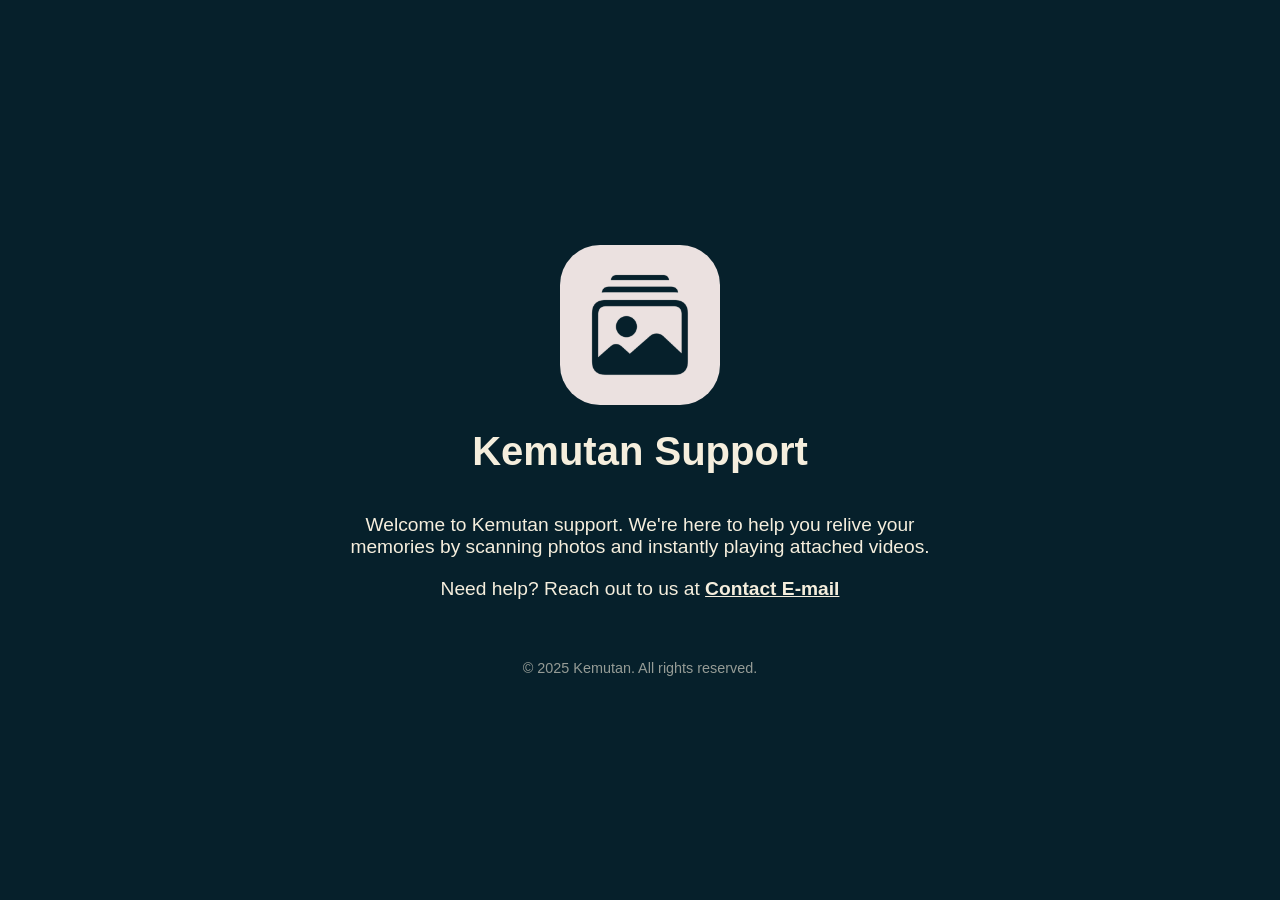
==== index.html @ bc5599a2 "Add index html" ====
<!DOCTYPE html>
<html lang="en">
<head>
  <meta charset="UTF-8" />
  <meta name="viewport" content="width=device-width, initial-scale=1.0"/>
  <title>Kemutan Support</title>
  <style>
    body {
      margin: 0;
      padding: 0;
      background-color: #06202B;
      color: #F5EEDD;
      font-family: 'Segoe UI', Tahoma, Geneva, Verdana, sans-serif;
      display: flex;
      flex-direction: column;
      align-items: center;
      justify-content: center;
      min-height: 100vh;
      text-align: center;
    }

    header {
      padding: 20px;
    }

    img {
      max-width: 160px;
      border-radius: 25%;
      margin-bottom: 20px;
    }

    h1 {
      font-size: 2.5em;
      margin: 0;
    }

    p {
      font-size: 1.2em;
      max-width: 600px;
      margin: 20px auto;
    }

    a {
      color: #F5EEDD;
      text-decoration: underline;
      font-weight: bold;
    }

    footer {
      margin-top: 40px;
      font-size: 0.9em;
      opacity: 0.6;
    }
  </style>
</head>
<body>
  <header>
    <!-- Replace this with your actual logo file -->
    <img src="kemutan-app-logo.png" alt="Kemutan App Logo" />
    <h1>Kemutan Support</h1>
  </header>

  <main>
    <p>
      Welcome to Kemutan support. We're here to help you relive your memories by scanning photos and instantly playing attached videos.
    </p>
    <p>
      Need help? Reach out to us at 
      <a href="mailto:willasaskara+kemutansupport@gmail.com">Contact E-mail</a>
    </p>
  </main>

  <footer>
    &copy; 2025 Kemutan. All rights reserved.
  </footer>
</body>
</html>
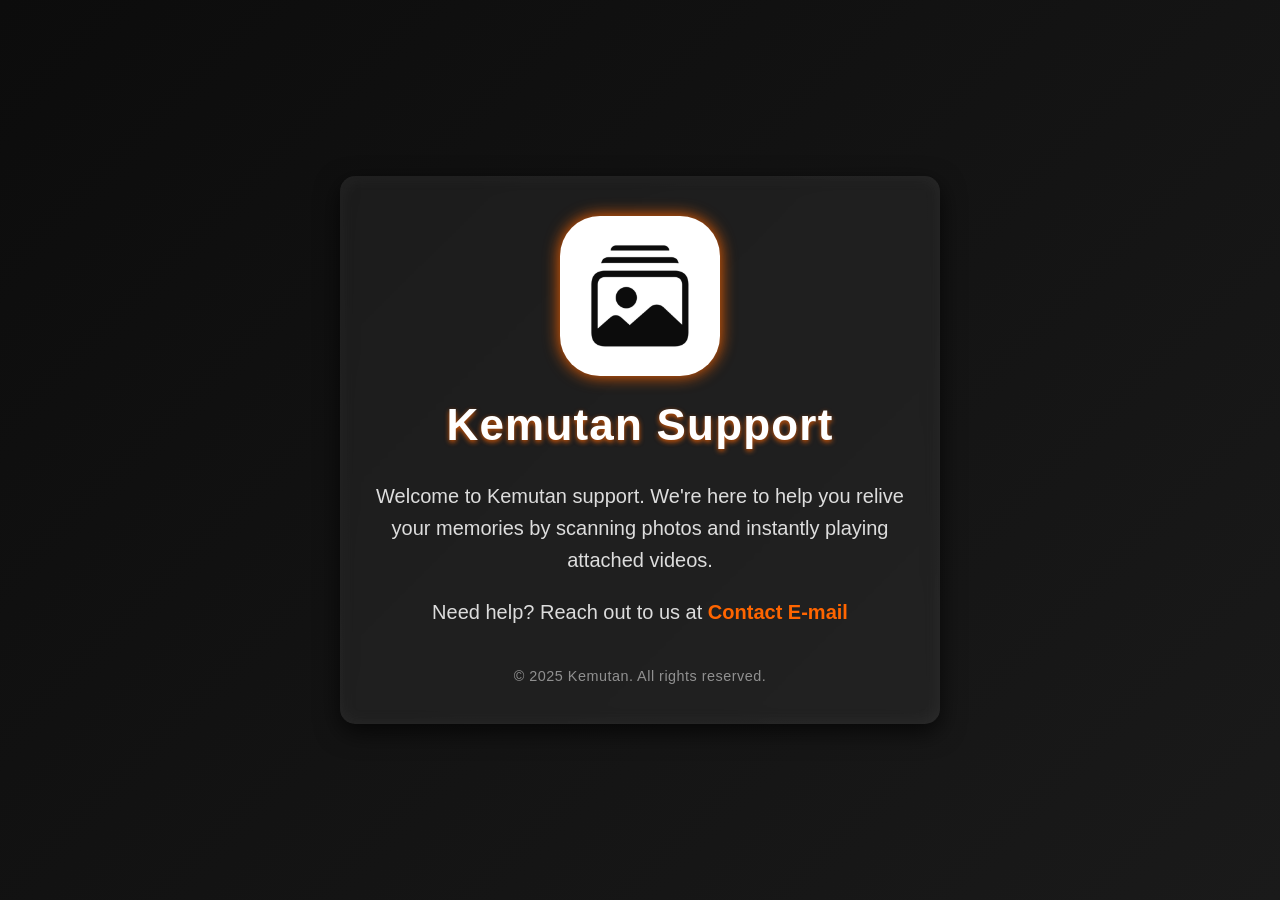
==== commit cd69ec25: "Update layout, styling & logo" ====
--- a/index.html
+++ b/index.html
@@ -5,11 +5,16 @@
   <meta name="viewport" content="width=device-width, initial-scale=1.0"/>
   <title>Kemutan Support</title>
   <style>
+    /* Reset and base */
+    *, *::before, *::after {
+      box-sizing: border-box;
+    }
+
     body {
       margin: 0;
       padding: 0;
-      background-color: #06202B;
-      color: #F5EEDD;
+      background: linear-gradient(135deg, #0c0c0c 0%, #1a1a1a 100%);
+      color: #fff;
       font-family: 'Segoe UI', Tahoma, Geneva, Verdana, sans-serif;
       display: flex;
       flex-direction: column;
@@ -17,61 +22,117 @@
       justify-content: center;
       min-height: 100vh;
       text-align: center;
+      -webkit-font-smoothing: antialiased;
+      -moz-osx-font-smoothing: grayscale;
+      padding: 20px;
+    }
+
+    .container {
+      max-width: 600px;
+      width: 100%;
+      background-color: rgba(255, 255, 255, 0.05);
+      border-radius: 15px;
+      padding: 40px 30px;
+      box-shadow:
+        0 8px 24px rgba(0,0,0,0.7),
+        inset 0 0 20px rgba(255,255,255,0.05);
+      backdrop-filter: blur(8px);
+      -webkit-backdrop-filter: blur(8px);
+      transition: background-color 0.3s ease;
+    }
+
+    .container:hover {
+      background-color: rgba(255, 255, 255, 0.1);
     }
 
     header {
-      padding: 20px;
+      margin-bottom: 30px;
     }
 
     img {
       max-width: 160px;
       border-radius: 25%;
       margin-bottom: 20px;
+      filter: drop-shadow(0 0 8px #ff6500);
+      transition: filter 0.3s ease;
+    }
+
+    img:hover {
+      filter: drop-shadow(0 0 15px #ff6500);
     }
 
     h1 {
-      font-size: 2.5em;
+      font-size: 2.75rem;
       margin: 0;
+      font-weight: 700;
+      letter-spacing: 1.2px;
+      text-shadow: 0 2px 5px rgba(255, 101, 0, 0.8);
     }
 
-    p {
-      font-size: 1.2em;
-      max-width: 600px;
-      margin: 20px auto;
+    main p {
+      font-size: 1.25rem;
+      line-height: 1.6;
+      margin: 20px 0;
+      color: #ddd;
     }
 
     a {
-      color: #F5EEDD;
-      text-decoration: underline;
-      font-weight: bold;
+      color: #ff6500;
+      text-decoration: none;
+      font-weight: 600;
+      border-bottom: 2px solid transparent;
+      transition: border-color 0.3s ease;
+    }
+
+    a:hover, a:focus {
+      border-bottom-color: #ff6500;
+      outline: none;
     }
 
     footer {
       margin-top: 40px;
-      font-size: 0.9em;
-      opacity: 0.6;
+      font-size: 0.9rem;
+      opacity: 0.5;
+      letter-spacing: 0.5px;
+    }
+
+    /* Responsive tweaks */
+    @media (max-width: 400px) {
+      .container {
+        padding: 30px 20px;
+      }
+
+      h1 {
+        font-size: 2rem;
+      }
+
+      main p {
+        font-size: 1rem;
+      }
     }
   </style>
 </head>
 <body>
-  <header>
-    <!-- Replace this with your actual logo file -->
-    <img src="kemutan-app-logo.png" alt="Kemutan App Logo" />
-    <h1>Kemutan Support</h1>
-  </header>
+  <div class="container">
+    <header>
+      <!-- Replace with your actual logo file -->
+      <img src="kemutan-app-logo.png" alt="Kemutan App Logo" />
+      <h1>Kemutan Support</h1>
+    </header>
 
-  <main>
-    <p>
-      Welcome to Kemutan support. We're here to help you relive your memories by scanning photos and instantly playing attached videos.
-    </p>
-    <p>
-      Need help? Reach out to us at 
-      <a href="mailto:willasaskara+kemutansupport@gmail.com">Contact E-mail</a>
-    </p>
-  </main>
+    <main>
+      <p>
+        Welcome to Kemutan support. We're here to help you relive your memories by scanning photos and instantly playing attached videos.
+      </p>
+      <p>
+        Need help? Reach out to us at 
+        <a href="mailto:willasaskara+kemutansupport@gmail.com">Contact E-mail</a>
+      </p>
+    </main>
 
-  <footer>
-    &copy; 2025 Kemutan. All rights reserved.
-  </footer>
+    <footer>
+      &copy; 2025 Kemutan. All rights reserved.
+    </footer>
+  </div>
 </body>
 </html>
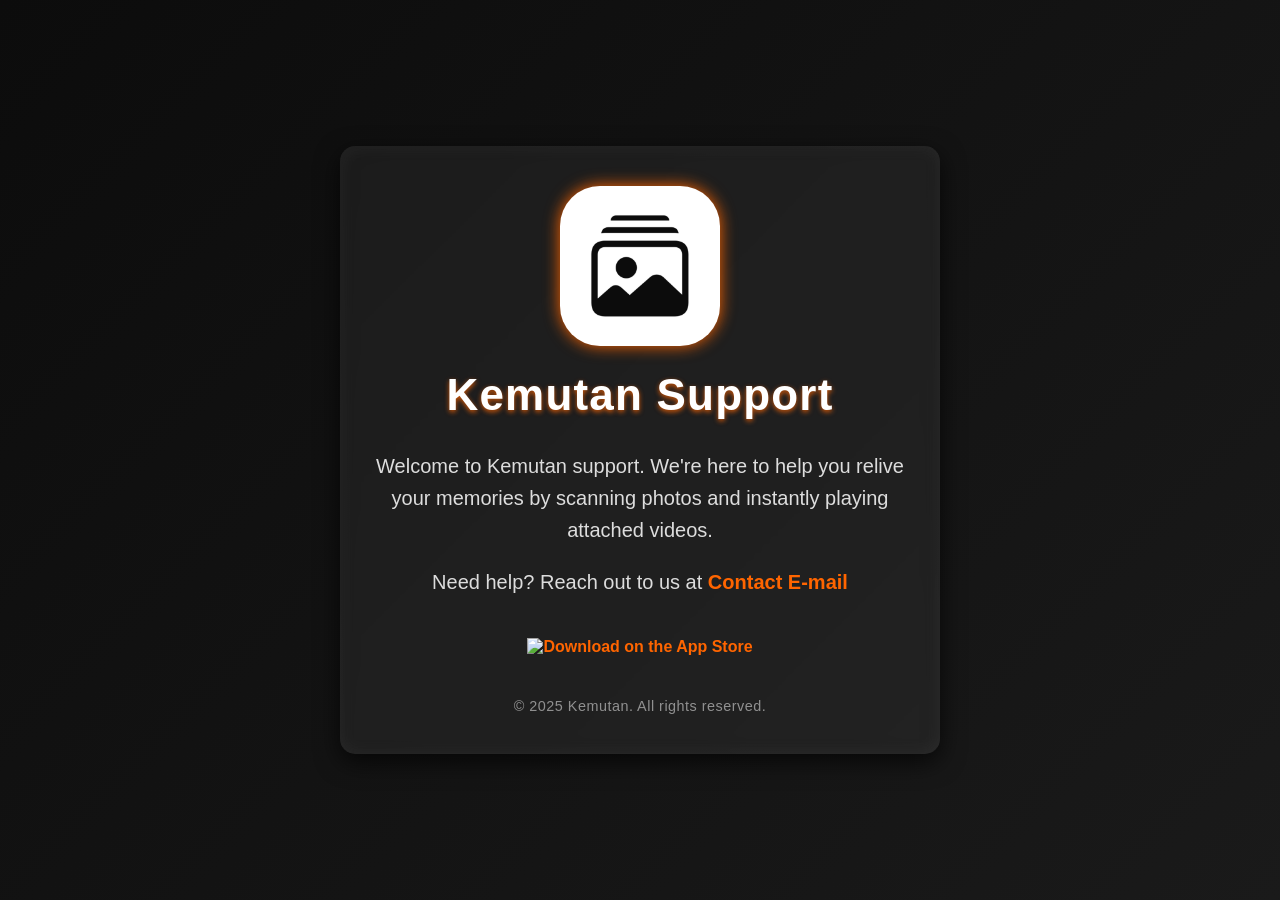
==== commit ec204827: "Add icon & add download on app store button" ====
--- a/index.html
+++ b/index.html
@@ -3,7 +3,13 @@
 <head>
   <meta charset="UTF-8" />
   <meta name="viewport" content="width=device-width, initial-scale=1.0"/>
-  <title>Kemutan Support</title>
+  <title>Kemutan App: Photos to Life</title>
+
+  <!-- Favicon using your logo -->
+  <link rel="icon" type="image/png" href="kemutan-app-logo.png" />
+  <link rel="shortcut icon" href="kemutan-app-logo.png" type="image/png" />
+  <link rel="apple-touch-icon" href="kemutan-app-logo.png" />
+
   <style>
     /* Reset and base */
     *, *::before, *::after {
@@ -49,7 +55,7 @@
       margin-bottom: 30px;
     }
 
-    img {
+    img.logo {
       max-width: 160px;
       border-radius: 25%;
       margin-bottom: 20px;
@@ -57,7 +63,7 @@
       transition: filter 0.3s ease;
     }
 
-    img:hover {
+    img.logo:hover {
       filter: drop-shadow(0 0 15px #ff6500);
     }
 
@@ -89,6 +95,21 @@
       outline: none;
     }
 
+    .app-store-button {
+      display: inline-block;
+      margin-top: 20px;
+      transition: transform 0.2s ease;
+    }
+
+    .app-store-button:hover {
+      transform: scale(1.05);
+    }
+
+    .app-store-button img {
+      height: 50px;
+      width: auto;
+    }
+
     footer {
       margin-top: 40px;
       font-size: 0.9rem;
@@ -109,14 +130,17 @@
       main p {
         font-size: 1rem;
       }
+
+      .app-store-button img {
+        height: 45px;
+      }
     }
   </style>
 </head>
 <body>
   <div class="container">
     <header>
-      <!-- Replace with your actual logo file -->
-      <img src="kemutan-app-logo.png" alt="Kemutan App Logo" />
+      <img src="kemutan-app-logo.png" alt="Kemutan App Logo" class="logo" />
       <h1>Kemutan Support</h1>
     </header>
 
@@ -128,6 +152,12 @@
         Need help? Reach out to us at 
         <a href="mailto:willasaskara+kemutansupport@gmail.com">Contact E-mail</a>
       </p>
+
+      <!-- App Store download button -->
+      <a href="https://apps.apple.com/app/id6746507955" target="_blank" rel="noopener" class="app-store-button">
+        <img src="https://developer.apple.com/assets/elements/badges/download-on-the-app-store.svg" 
+             alt="Download on the App Store">
+      </a>
     </main>
 
     <footer>
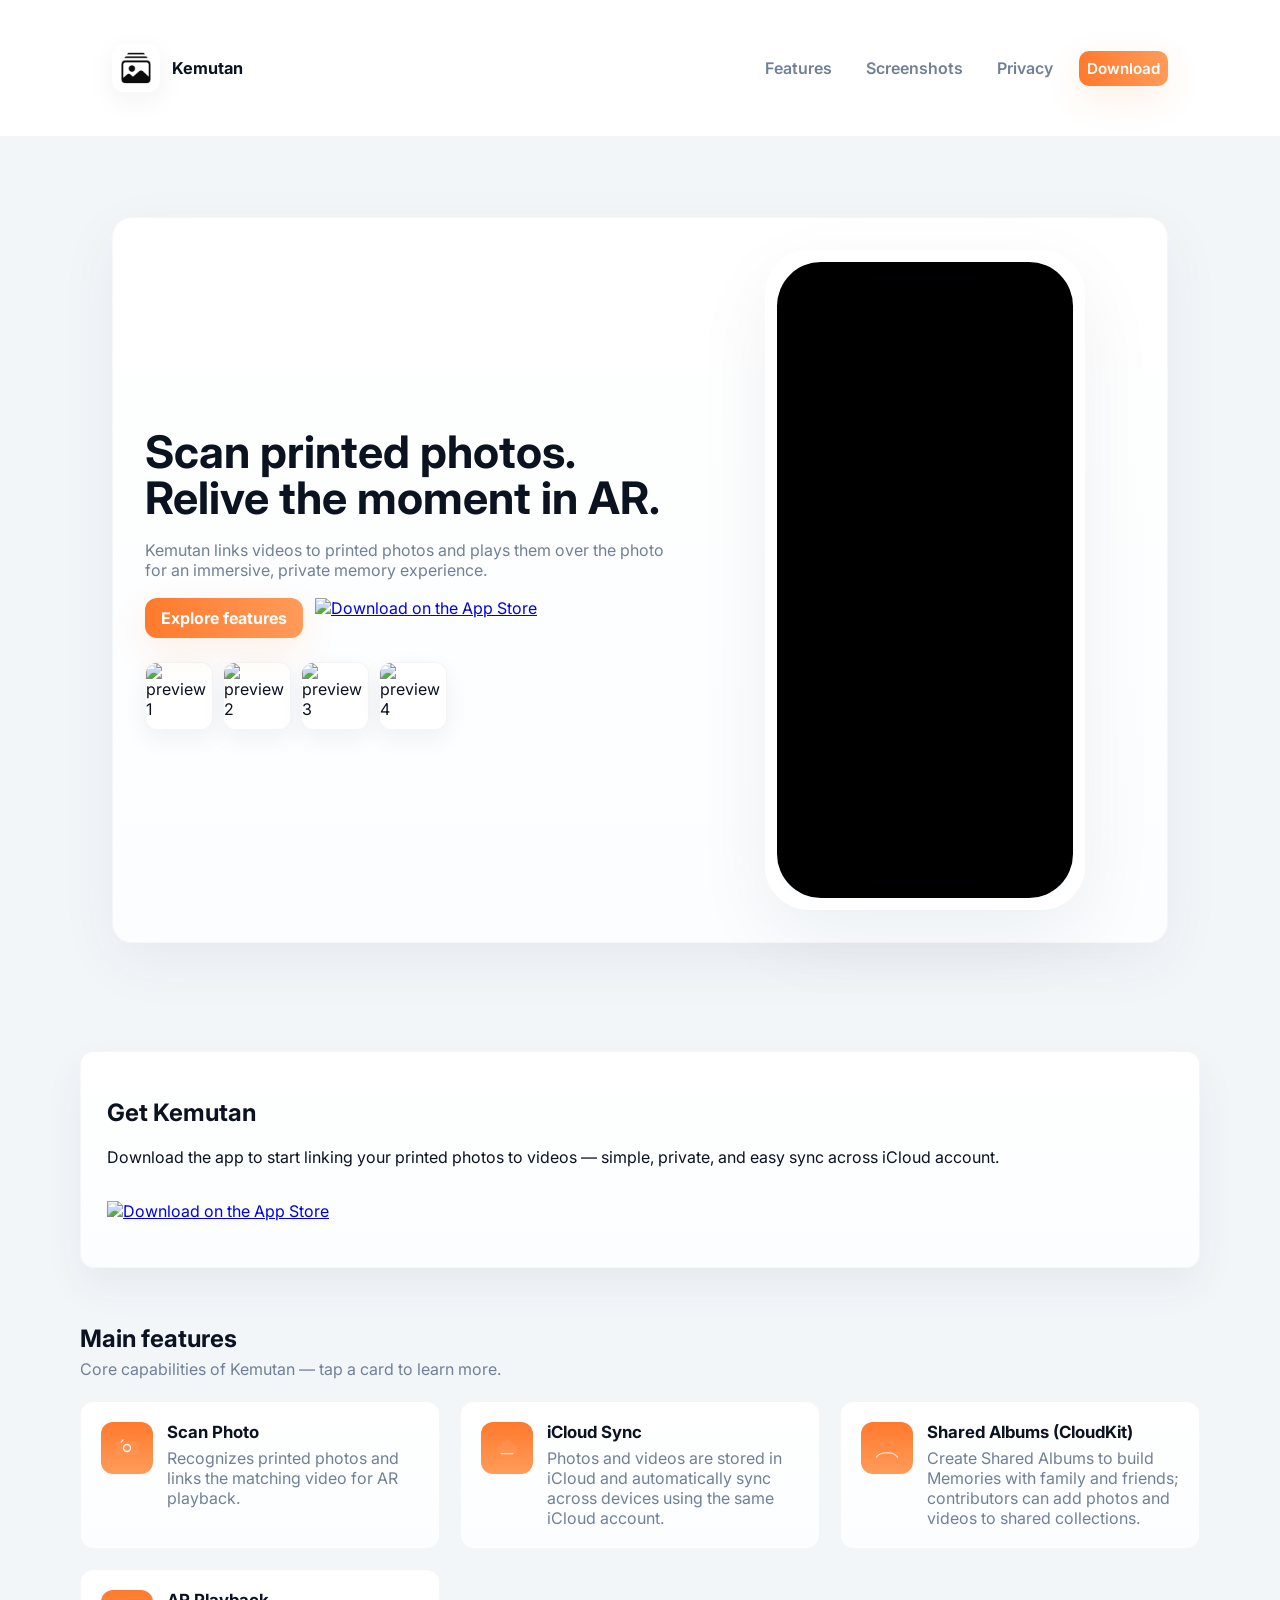
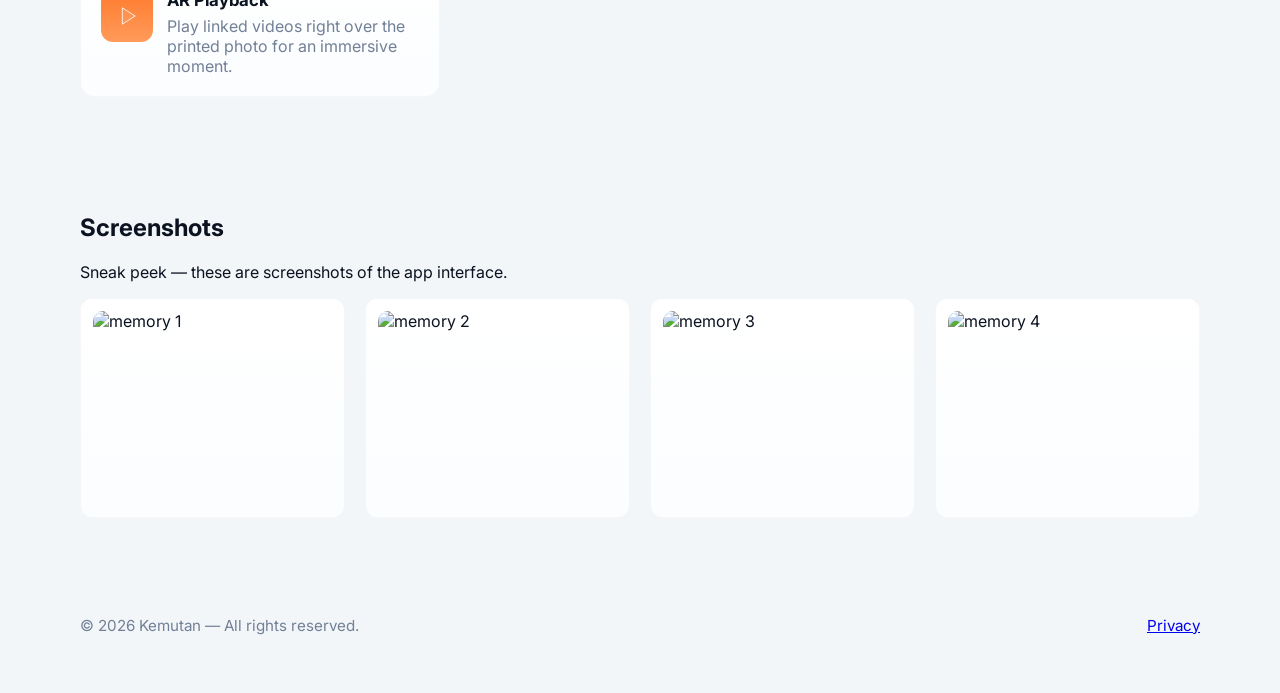
==== commit 94b1889b: "Revamp and add asset" ====
--- a/index.html
+++ b/index.html
@@ -1,168 +1,230 @@
-<!DOCTYPE html>
+<!doctype html>
 <html lang="en">
-<head>
-  <meta charset="UTF-8" />
-  <meta name="viewport" content="width=device-width, initial-scale=1.0"/>
-  <title>Kemutan App: Photos to Life</title>
-
-  <!-- Favicon using your logo -->
-  <link rel="icon" type="image/png" href="kemutan-app-logo.png" />
-  <link rel="shortcut icon" href="kemutan-app-logo.png" type="image/png" />
-  <link rel="apple-touch-icon" href="kemutan-app-logo.png" />
-
-  <style>
-    /* Reset and base */
-    *, *::before, *::after {
-      box-sizing: border-box;
-    }
-
-    body {
-      margin: 0;
-      padding: 0;
-      background: linear-gradient(135deg, #0c0c0c 0%, #1a1a1a 100%);
-      color: #fff;
-      font-family: 'Segoe UI', Tahoma, Geneva, Verdana, sans-serif;
-      display: flex;
-      flex-direction: column;
-      align-items: center;
-      justify-content: center;
-      min-height: 100vh;
-      text-align: center;
-      -webkit-font-smoothing: antialiased;
-      -moz-osx-font-smoothing: grayscale;
-      padding: 20px;
-    }
-
-    .container {
-      max-width: 600px;
-      width: 100%;
-      background-color: rgba(255, 255, 255, 0.05);
-      border-radius: 15px;
-      padding: 40px 30px;
-      box-shadow:
-        0 8px 24px rgba(0,0,0,0.7),
-        inset 0 0 20px rgba(255,255,255,0.05);
-      backdrop-filter: blur(8px);
-      -webkit-backdrop-filter: blur(8px);
-      transition: background-color 0.3s ease;
-    }
-
-    .container:hover {
-      background-color: rgba(255, 255, 255, 0.1);
-    }
-
-    header {
-      margin-bottom: 30px;
-    }
-
-    img.logo {
-      max-width: 160px;
-      border-radius: 25%;
-      margin-bottom: 20px;
-      filter: drop-shadow(0 0 8px #ff6500);
-      transition: filter 0.3s ease;
-    }
-
-    img.logo:hover {
-      filter: drop-shadow(0 0 15px #ff6500);
-    }
-
-    h1 {
-      font-size: 2.75rem;
-      margin: 0;
-      font-weight: 700;
-      letter-spacing: 1.2px;
-      text-shadow: 0 2px 5px rgba(255, 101, 0, 0.8);
-    }
-
-    main p {
-      font-size: 1.25rem;
-      line-height: 1.6;
-      margin: 20px 0;
-      color: #ddd;
-    }
-
-    a {
-      color: #ff6500;
-      text-decoration: none;
-      font-weight: 600;
-      border-bottom: 2px solid transparent;
-      transition: border-color 0.3s ease;
-    }
-
-    a:hover, a:focus {
-      border-bottom-color: #ff6500;
-      outline: none;
-    }
-
-    .app-store-button {
-      display: inline-block;
-      margin-top: 20px;
-      transition: transform 0.2s ease;
-    }
-
-    .app-store-button:hover {
-      transform: scale(1.05);
-    }
-
-    .app-store-button img {
-      height: 50px;
-      width: auto;
-    }
-
-    footer {
-      margin-top: 40px;
-      font-size: 0.9rem;
-      opacity: 0.5;
-      letter-spacing: 0.5px;
-    }
-
-    /* Responsive tweaks */
-    @media (max-width: 400px) {
-      .container {
-        padding: 30px 20px;
-      }
-
-      h1 {
-        font-size: 2rem;
-      }
-
-      main p {
-        font-size: 1rem;
-      }
-
-      .app-store-button img {
-        height: 45px;
-      }
-    }
-  </style>
-</head>
-<body>
-  <div class="container">
-    <header>
-      <img src="kemutan-app-logo.png" alt="Kemutan App Logo" class="logo" />
-      <h1>Kemutan Support</h1>
+  <head>
+  <meta charset="utf-8" />
+    <meta name="viewport" content="width=device-width, initial-scale=1" />
+  <title>Kemutan — Memories in AR</title>
+  <meta name="description" content="Kemutan scans printed photos and plays linked videos in augmented reality. Relive moments instantly." />
+  <!-- Open Graph / Twitter -->
+  <meta property="og:title" content="Kemutan — Memories in AR" />
+  <meta property="og:description" content="Scan printed photos and play linked videos in augmented reality. Relive moments instantly." />
+  <meta property="og:image" content="assets/kemutan-app-logo.png" />
+  <meta name="twitter:card" content="summary_large_image" />
+  <meta name="twitter:title" content="Kemutan — Memories in AR" />
+  <meta name="twitter:description" content="Scan printed photos and play linked videos in augmented reality." />
+  <meta name="twitter:image" content="assets/kemutan-app-logo.png" />
+  <!-- Apple / mobile -->
+  <link rel="apple-touch-icon" href="assets/kemutan-app-logo.png">
+  <meta name="apple-mobile-web-app-capable" content="yes">
+  <meta name="apple-mobile-web-app-title" content="Kemutan">
+  <meta name="theme-color" content="#ffffff" />
+  <link rel="icon" type="image/png" href="assets/kemutan-app-logo.png" />
+  <link rel="stylesheet" href="styles.css" />
+  <link rel="preload" as="video" href="https://github.com/willsas/kemutan-asset/raw/refs/heads/main/demo.mp4" type="video/mp4">
+    <link href="https://fonts.googleapis.com/css2?family=Inter:wght@300;400;600;700&display=swap" rel="stylesheet">
+  </head>
+  <body>
+    <header class="site-header" role="banner">
+      <div class="container header-inner">
+  <a class="brand" href="index.html">
+          <img src="assets/kemutan-app-logo.png" alt="Kemutan logo" class="logo" />
+          <span class="brand-name">Kemutan</span>
+        </a>
+        <nav class="nav" role="navigation" aria-label="Main navigation">
+          <a href="#features">Features</a>
+          <a href="#gallery">Screenshots</a>
+          <a href="privacy.html">Privacy</a>
+          <a class="btn primary nav-cta" href="https://apps.apple.com/app/id6746507955" target="_blank" rel="noopener">Download</a>
+        </nav>
+      </div>
     </header>
 
     <main>
-      <p>
-        Welcome to Kemutan support. We're here to help you relive your memories by scanning photos and instantly playing attached videos.
-      </p>
-      <p>
-        Need help? Reach out to us at 
-        <a href="mailto:willasaskara+kemutansupport@gmail.com">Contact E-mail</a>
-      </p>
-
-      <!-- App Store download button -->
-      <a href="https://apps.apple.com/app/id6746507955" target="_blank" rel="noopener" class="app-store-button">
-        <img src="https://developer.apple.com/assets/elements/badges/download-on-the-app-store.svg" 
-             alt="Download on the App Store">
-      </a>
+      <section class="hero" aria-label="Product demo">
+        <div class="container">
+          <div class="hero-card">
+            <div class="hero-copy">
+              <h1>Scan printed photos. Relive the moment in AR.</h1>
+              <p class="lead">Kemutan links videos to printed photos and plays them over the photo for an immersive, private memory experience.</p>
+              <div class="hero-ctas">
+                <a id="features-btn" class="btn primary" href="#features">Explore features</a>
+                <!-- App Store download button -->
+                <a href="https://apps.apple.com/app/id6746507955" target="_blank" rel="noopener" class="app-store-button">
+                  <img src="https://developer.apple.com/assets/elements/badges/download-on-the-app-store.svg" 
+                       alt="Download on the App Store">
+                </a>
+              </div>
+              <div class="preview-stack" aria-hidden="false">
+                <div class="preview-item"><img loading="lazy" src="https://raw.githubusercontent.com/willsas/kemutan-asset/refs/heads/main/screenshoot-1.png" alt="preview 1"/></div>
+                <div class="preview-item"><img loading="lazy" src="https://raw.githubusercontent.com/willsas/kemutan-asset/refs/heads/main/screenshoot-2.png" alt="preview 2"/></div>
+                <div class="preview-item"><img loading="lazy" src="https://raw.githubusercontent.com/willsas/kemutan-asset/refs/heads/main/screenshoot-3.png" alt="preview 3"/></div>
+                <div class="preview-item"><img loading="lazy" src="https://raw.githubusercontent.com/willsas/kemutan-asset/refs/heads/main/screenshoot-4.png" alt="preview 4"/></div>
+              </div>
+            </div>
+            <div class="hero-media">
+              <div class="device-frame" aria-hidden="true">
+                <div class="device-screen">
+                  <video class="hero-video" autoplay muted loop playsinline poster="https://raw.githubusercontent.com/willsas/kemutan-asset/refs/heads/main/screenshoot-1.png" aria-hidden="true">
+                    <source src="https://github.com/willsas/kemutan-asset/raw/refs/heads/main/demo.mp4" type="video/mp4">
+                  </video>
+                </div>
+                <!-- decorative bezel elements -->
+                <div class="device-bezel device-top"></div>
+                <div class="device-bezel device-bottom"></div>
+              </div>
+            </div>
+          </div>
+        </div>
+      </section>
+
+      <!-- Download / CTA section -->
+      <section class="download-section container">
+        <div style="display:flex;align-items:center;justify-content:space-between;gap:18px;flex-wrap:wrap">
+          <div>
+            <h2>Get Kemutan</h2>
+            <p class="muted">Download the app to start linking your printed photos to videos — simple, private, and easy sync across iCloud account.</p>
+          </div>
+            <div style="display:flex;gap:12px;align-items:center">
+            <!-- App Store download button -->
+            <a href="https://apps.apple.com/app/id6746507955" target="_blank" rel="noopener" class="app-store-button">
+              <img src="https://developer.apple.com/assets/elements/badges/download-on-the-app-store.svg" alt="Download on the App Store">
+            </a>
+          </div>
+        </div>
+      </section>
+
+      <!-- Main features as card layout -->
+      <section id="features" class="container features">
+        <h2>Main features</h2>
+        <p class="muted">Core capabilities of Kemutan — tap a card to learn more.</p>
+        <div class="features-grid">
+          <article class="feature-card" data-feature="scan" role="button" tabindex="0" aria-label="Feature: Scan Photo">
+            <div class="fc-icon" aria-hidden="true">
+              <svg width="28" height="28" viewBox="0 0 24 24" fill="none" xmlns="http://www.w3.org/2000/svg" aria-hidden="true">
+                <rect x="2" y="6" width="20" height="12" rx="2" fill="#fff" opacity="0.06"/>
+                <circle cx="12" cy="12" r="3" stroke="#fff" stroke-width="1.2" opacity="0.9" fill="none"/>
+                <path d="M7 7 L8.5 5" stroke="#fff" stroke-width="1" stroke-linecap="round" opacity="0.9"/>
+              </svg>
+            </div>
+            <div class="feature-body">
+              <h3>Scan Photo</h3>
+              <p>Recognizes printed photos and links the matching video for AR playback.</p>
+            </div>
+          </article>
+
+          <article class="feature-card" data-feature="icloud" role="button" tabindex="0" aria-label="Feature: iCloud Sync">
+            <div class="fc-icon" aria-hidden="true">
+              <svg width="28" height="28" viewBox="0 0 24 24" fill="none" xmlns="http://www.w3.org/2000/svg" aria-hidden="true">
+                <path d="M7 17h10a4 4 0 0 0 0-8 5 5 0 0 0-9.9 1A3.5 3.5 0 0 0 7 17z" fill="#fff" opacity="0.06"/>
+                <path d="M7 17h10" stroke="#fff" stroke-width="0.9" stroke-linecap="round" opacity="0.9"/>
+              </svg>
+            </div>
+            <div class="feature-body">
+              <h3>iCloud Sync</h3>
+              <p>Photos and videos are stored in iCloud and automatically sync across devices using the same iCloud account.</p>
+            </div>
+          </article>
+
+          <article class="feature-card" data-feature="shared" role="button" tabindex="0" aria-label="Feature: Shared Albums">
+            <div class="fc-icon" aria-hidden="true">
+              <svg width="28" height="28" viewBox="0 0 24 24" fill="none" xmlns="http://www.w3.org/2000/svg" aria-hidden="true">
+                <circle cx="8" cy="8" r="2" fill="#fff" opacity="0.06"/>
+                <circle cx="16" cy="8" r="2" fill="#fff" opacity="0.06"/>
+                <path d="M3 20c2-4 8-4 9-4s7 0 9 4" stroke="#fff" stroke-width="0.9" stroke-linecap="round" opacity="0.9" fill="none"/>
+              </svg>
+            </div>
+            <div class="feature-body">
+              <h3>Shared Albums (CloudKit)</h3>
+              <p>Create Shared Albums to build Memories with family and friends; contributors can add photos and videos to shared collections.</p>
+            </div>
+          </article>
+
+          <article class="feature-card" data-feature="ar" role="button" tabindex="0" aria-label="Feature: AR Playback">
+            <div class="fc-icon" aria-hidden="true">
+              <svg width="28" height="28" viewBox="0 0 24 24" fill="none" xmlns="http://www.w3.org/2000/svg" aria-hidden="true">
+                <path d="M8 5v14l11-7L8 5z" fill="#fff" opacity="0.08"/>
+                <path d="M8 5v14l11-7L8 5z" stroke="#fff" stroke-width="0.8" stroke-linejoin="round" opacity="0.9" fill="none"/>
+              </svg>
+            </div>
+            <div class="feature-body">
+              <h3>AR Playback</h3>
+              <p>Play linked videos right over the printed photo for an immersive moment.</p>
+            </div>
+          </article>
+        </div>
+      </section>
+
+  <section id="gallery" class="container gallery">
+    <h2>Screenshots</h2>
+    <p class="muted">Sneak peek — these are screenshots of the app interface.</p>
+        <div class="cards">
+          <article class="card" data-title="Summer Reunion" data-desc="App screenshot showing the camera scan UI." data-full="https://raw.githubusercontent.com/willsas/kemutan-asset/refs/heads/main/screenshoot-1.png" tabindex="0" role="button" aria-label="Open screenshot Summer Reunion">
+            <div class="card-media">
+              <img loading="lazy" src="https://raw.githubusercontent.com/willsas/kemutan-asset/refs/heads/main/screenshoot-1.png" alt="memory 1" />
+            </div>
+          </article>
+
+          <article class="card" data-title="Road Trip" data-desc="Screenshot of the playback controls inside the app." data-full="https://raw.githubusercontent.com/willsas/kemutan-asset/refs/heads/main/screenshoot-2.png" tabindex="0" role="button" aria-label="Open screenshot Road Trip">
+            <div class="card-media">
+              <img loading="lazy" src="https://raw.githubusercontent.com/willsas/kemutan-asset/refs/heads/main/screenshoot-2.png" alt="memory 2" />
+            </div>
+          </article>
+
+          <article class="card" data-title="Birthday Surprise" data-desc="Screenshot of the AR overlay in action." data-full="https://raw.githubusercontent.com/willsas/kemutan-asset/refs/heads/main/screenshoot-3.png" tabindex="0" role="button" aria-label="Open screenshot Birthday Surprise">
+            <div class="card-media">
+              <img loading="lazy" src="https://raw.githubusercontent.com/willsas/kemutan-asset/refs/heads/main/screenshoot-3.png" alt="memory 3" />
+            </div>
+          </article>
+
+          <article class="card" data-title="Cozy Evening" data-desc="Settings and share screen screenshot." data-full="https://raw.githubusercontent.com/willsas/kemutan-asset/refs/heads/main/screenshoot-4.png" tabindex="0" role="button" aria-label="Open screenshot Cozy Evening">
+            <div class="card-media">
+              <img loading="lazy" src="https://raw.githubusercontent.com/willsas/kemutan-asset/refs/heads/main/screenshoot-4.png" alt="memory 4" />
+            </div>
+          </article>
+        </div>
+      </section>
+      <!-- end gallery (screenshots only) -->
+
+      <!-- Features modal -->
+      <div id="features-modal" class="modal" aria-hidden="true">
+        <div class="modal-backdrop"></div>
+        <div class="modal-panel">
+          <button class="modal-close" aria-label="Close">✕</button>
+          <h3>Main Features</h3>
+          <ul>
+            <li><strong>iCloud sync:</strong> Photos and videos are stored in iCloud and automatically sync across devices signed into the same iCloud account.</li>
+            <li><strong>Shared Albums (CloudKit):</strong> Create Shared Albums to build Memories with family and friends; invite collaborators and contribute photos and videos to shared collections.</li>
+            <li><strong>AR Playback:</strong> Scan a printed photo and the linked video plays over the photo in augmented reality.</li>
+            <li><strong>Privacy & control:</strong> Owners control sharing and membership of shared albums; data uses Apple Cloud services.</li>
+          </ul>
+        </div>
+      </div>
+
+      <!-- Photo detail modal (image only) -->
+      <div id="photo-modal" class="modal" aria-hidden="true">
+        <div class="modal-backdrop"></div>
+        <div class="modal-panel">
+          <button class="modal-close" aria-label="Close">✕</button>
+          <div class="photo-controls" aria-hidden="false">
+            <button id="prev-photo" class="ctrl" aria-label="Previous photo">‹</button>
+            <button id="next-photo" class="ctrl" aria-label="Next photo">›</button>
+            <a id="download-photo" class="ctrl download" href="#" download aria-label="Download photo">⬇</a>
+          </div>
+          <div class="photo-detail">
+            <img id="photo-full" src="" alt="" />
+          </div>
+        </div>
+      </div>
     </main>
 
-    <footer>
-      &copy; 2025 Kemutan. All rights reserved.
+    <footer class="site-footer">
+      <div class="container footer-inner">
+  <div class="left">© <span id="year"></span> Kemutan — All rights reserved.</div>
+  <div class="right"><a href="privacy.html">Privacy</a></div>
+      </div>
     </footer>
-  </div>
-</body>
+
+    <script src="script.js" defer></script>
+  <a class="mobile-download-cta" href="https://apps.apple.com/app/id6746507955" target="_blank" rel="noopener">Get Kemutan — Free on the App Store</a>
+  </body>
 </html>
--- a/styles.css
+++ b/styles.css
@@ -0,0 +1,154 @@
+/* Completely new visual design — "Soft Scandinavian" theme */
+:root{
+  --bg: #f3f6f9;           /* page background */
+  --panel: #ffffff;        /* cards & panels */
+  --muted: #718096;        /* subdued text */
+  --text: #0b1220;         /* primary text */
+  --accent: #ff7a2d;       /* orange accent (restored) */
+  --accent-2: #ff9b5a;     /* warm secondary */
+  --shadow: rgba(9,30,66,0.06);
+  --radius: 16px;
+  --container: 1120px;
+}
+
+/* No dark theme — single light theme maintained */
+
+*{box-sizing:border-box}
+html,body{height:100%}
+body{
+  margin:0;
+  font-family: Inter, ui-sans-serif, system-ui, -apple-system, "Segoe UI", Roboto, "Helvetica Neue", Arial;
+  background: var(--bg);
+  color:var(--text);
+  -webkit-font-smoothing:antialiased; -moz-osx-font-smoothing:grayscale;
+}
+
+.container{max-width:var(--container);margin:0 auto;padding:32px}
+
+/* ---------- Header ---------- */
+.site-header{position:sticky;top:0;background:rgba(255,255,255,0.95);backdrop-filter:blur(6px);padding-top:12px;padding-bottom:12px;z-index:80;border-bottom:1px solid rgba(11,22,40,0.04)}
+.header-inner{display:flex;align-items:center;justify-content:space-between;gap:16px}
+.brand{display:flex;align-items:center;gap:12px;text-decoration:none;color:inherit}
+.logo{width:48px;height:48px;border-radius:12px;object-fit:cover;box-shadow:0 8px 30px var(--shadow)}
+.brand-name{font-weight:700;font-size:1.02rem}
+.nav a{color:var(--muted);margin-left:14px;font-weight:600;text-decoration:none;padding:8px;border-radius:10px;transition:color .18s ease,background .18s ease}
+.nav a:hover{color:var(--accent);background:rgba(255,122,45,0.06)}
+
+.nav-cta{padding:8px 12px;font-size:0.95rem}
+
+/* ---------- Hero (two-panel card) ---------- */
+.hero{position:relative;display:flex;align-items:center;padding:48px 0}
+.hero{overflow:visible}
+.hero-card{display:grid;grid-template-columns:1fr 420px;gap:28px;width:100%;background:linear-gradient(180deg,var(--panel),#fbfdff);border-radius:20px;padding:32px;box-shadow:0 18px 60px var(--shadow);border:1px solid rgba(11,22,40,0.03)}
+.hero-copy{display:flex;flex-direction:column;gap:18px;justify-content:center}
+.hero h1{margin:0;font-size:clamp(1.6rem, 4.2vw, 2.8rem);line-height:1.02}
+.lead{margin:0;color:var(--muted);max-width:62ch}
+.hero-ctas{display:flex;gap:12px;align-items:center;position:relative;z-index:20}
+.btn{display:inline-flex;align-items:center;gap:10px;padding:10px 16px;border-radius:12px;font-weight:700;text-decoration:none;border:0}
+.btn.primary{background:linear-gradient(90deg,var(--accent),var(--accent-2));color:#fff;box-shadow:0 12px 36px rgba(255,122,45,0.12)}
+.btn.ghost{background:transparent;border:1px solid rgba(11,22,40,0.04);color:var(--muted)}
+
+/* Right panel: hero media */
+.hero-media{display:flex;flex-direction:column;gap:14px;align-items:center;position:relative}
+.hero-video{width:100%;height:100%;object-fit:cover;border-radius:12px}
+
+/* Device frame for a polished app preview */
+.device-frame{width:320px;height:660px;border-radius:44px;position:relative;background:linear-gradient(180deg,#fff,#fbfdff);box-shadow:0 28px 80px var(--shadow);border:12px solid #fff;display:flex;align-items:center;justify-content:center;z-index:5}
+.device-frame{overflow:hidden}
+.device-frame .device-screen{width:100%;height:100%;overflow:hidden;border-radius:inherit}
+.device-screen{width:86%;height:86%;overflow:hidden;border-radius:22px;background:#000;display:block;position:relative}
+.device-screen .hero-video{position:absolute;inset:0;width:100%;height:100%;object-fit:cover;border-radius:inherit;display:block}
+.device-bezel{position:absolute;left:50%;transform:translateX(-50%);width:36%;height:6px;background:rgba(11,22,40,0.06);border-radius:6px}
+.device-top{top:12px}
+.device-bottom{bottom:12px}
+
+/* subtle floating animation to bring attention to the mockup */
+@keyframes floaty { 0%{transform:translateY(0)} 50%{transform:translateY(-6px)} 100%{transform:translateY(0)} }
+.device-frame{animation:floaty 6s ease-in-out infinite}
+
+/* sticky mobile download CTA */
+.mobile-download-cta{display:none}
+@media (max-width:720px){
+  .mobile-download-cta{display:block;position:fixed;left:12px;right:12px;bottom:14px;background:linear-gradient(90deg,var(--accent),var(--accent-2));color:#fff;padding:12px 16px;border-radius:12px;text-align:center;font-weight:700;z-index:120;box-shadow:0 12px 40px rgba(11,22,40,0.18);text-decoration:none}
+  .nav .nav-cta{display:none}
+}
+
+/* Theme toggle button */
+.theme-toggle{display:none}
+.preview-stack{display:flex;gap:10px;margin-top:6px}
+.preview-item{width:68px;height:68px;border-radius:12px;overflow:hidden;border:1px solid rgba(11,22,40,0.04);background:#fff;box-shadow:0 8px 24px var(--shadow)}
+.preview-item img{width:100%;height:100%;object-fit:cover;display:block;transition:transform .26s ease}
+.preview-item:hover img{transform:scale(1.05)}
+
+/* ---------- Features ---------- */
+.features{padding:56px 0}
+.features h2{margin:0 0 6px}
+.features p.muted{color:var(--muted);margin:0 0 18px}
+.features-grid{display:grid;grid-template-columns:repeat(3,1fr);gap:20px;margin-top:22px}
+.feature-card{background:linear-gradient(180deg,#fff,#fbfdff);padding:20px;border-radius:14px;cursor:pointer;transition:transform .18s ease,box-shadow .18s ease;display:flex;gap:14px;align-items:flex-start;border:1px solid rgba(11,22,40,0.03)}
+.feature-card:hover{transform:translateY(-6px);box-shadow:0 18px 46px var(--shadow)}
+.fc-icon{flex:0 0 52px;height:52px;border-radius:12px;background:linear-gradient(180deg,var(--accent),var(--accent-2));display:flex;align-items:center;justify-content:center;color:#fff}
+.feature-body h3{margin:0;font-size:1.05rem}
+.feature-body p{margin:6px 0 0;color:var(--muted)}
+
+/* Download section */
+.download-section{margin-top:28px;padding:26px;background:linear-gradient(180deg,#fff,#fbfdff);border-radius:14px;border:1px solid rgba(11,22,40,0.03);box-shadow:0 18px 40px var(--shadow)}
+
+/* ---------- Gallery ---------- */
+.gallery{padding:40px 0}
+.cards{display:grid;grid-template-columns:repeat(4,1fr);gap:20px;margin-top:14px}
+.card{background:transparent;border-radius:14px;cursor:pointer;overflow:hidden;transition:transform .18s ease,box-shadow .18s ease}
+.card:hover{transform:translateY(-6px);box-shadow:0 22px 56px var(--shadow)}
+.card-media{width:100%;height:220px;display:flex;align-items:center;justify-content:center;padding:12px;border-radius:12px;background:linear-gradient(180deg,#fff,#fbfdff);border:1px solid rgba(11,22,40,0.03)}
+.card-media img{width:100%;height:100%;object-fit:cover;border-radius:10px}
+
+/* ---------- Modals ---------- */
+.modal{position:fixed;inset:0;display:none;align-items:center;justify-content:center;z-index:90}
+.modal.open{display:flex}
+.modal-backdrop{position:absolute;inset:0;background:rgba(4,8,20,0.46)}
+.modal-panel{position:relative;z-index:95;max-width:980px;width:92%;background:var(--panel);border-radius:14px;padding:20px;box-shadow:0 40px 100px rgba(2,6,23,0.12);border:1px solid rgba(11,22,40,0.04)}
+.modal-panel h3{margin-top:2px}
+.modal-panel ul{margin:8px 0 0 18px;color:var(--muted)}
+.modal-panel p{color:var(--muted)}
+.modal-panel{max-height:86vh;overflow:auto}
+.modal-panel .photo-detail{display:flex;align-items:center;justify-content:center}
+.modal-panel .photo-detail img{max-width:100%;max-height:78vh;width:auto;height:auto;border-radius:10px;object-fit:contain}
+.modal-close{position:absolute;right:12px;top:12px;background:transparent;border:0;color:var(--muted);font-size:22px;cursor:pointer}
+
+.photo-controls{position:absolute;left:18px;top:18px;display:flex;gap:8px;z-index:120}
+.photo-controls .ctrl{background:var(--panel);color:var(--text);border:1px solid rgba(11,22,40,0.04);padding:8px 12px;border-radius:8px;cursor:pointer;font-size:18px}
+
+/* ---------- Footer ---------- */
+.site-footer{padding:40px 0}
+.footer-inner{display:flex;justify-content:space-between;align-items:center;padding:18px 0;color:var(--muted);font-size:0.95rem}
+
+/* ---------- Responsive ---------- */
+@media (max-width: 980px){
+  .hero-card{grid-template-columns:1fr 360px}
+  .cards{grid-template-columns:repeat(2,1fr)}
+  .features-grid{grid-template-columns:repeat(2,1fr)}
+}
+@media (max-width: 720px){
+  .container{padding:20px}
+  .hero-card{grid-template-columns:1fr;gap:18px;padding:22px}
+  .hero-media{order:-1}
+  .cards{grid-template-columns:1fr}
+  .features-grid{grid-template-columns:1fr}
+}
+
+/* Accessibility focus */
+.feature-card:focus, .card:focus, .btn:focus{outline:3px solid rgba(255,122,45,0.12);outline-offset:4px}
+
+/* Make ghost CTA anchor behave as inline-flex so its image is clickable */
+.btn.ghost{display:inline-flex;align-items:center;padding:6px;position:relative;z-index:30}
+.btn.ghost img{display:block;height:36px;pointer-events:auto}
+.btn.ghost{cursor:pointer;text-decoration:none}
+
+/* App badge helper to ensure anchors with badges are clickable */
+.app-badge{display:inline-flex;align-items:center;position:relative;z-index:30}
+.app-badge img{display:block;height:36px;pointer-events:auto}
+
+/* Official Apple App Store badge helper */
+.app-store-button{display:inline-block;position:relative;z-index:40}
+.app-store-button img{height:40px;display:block}
+
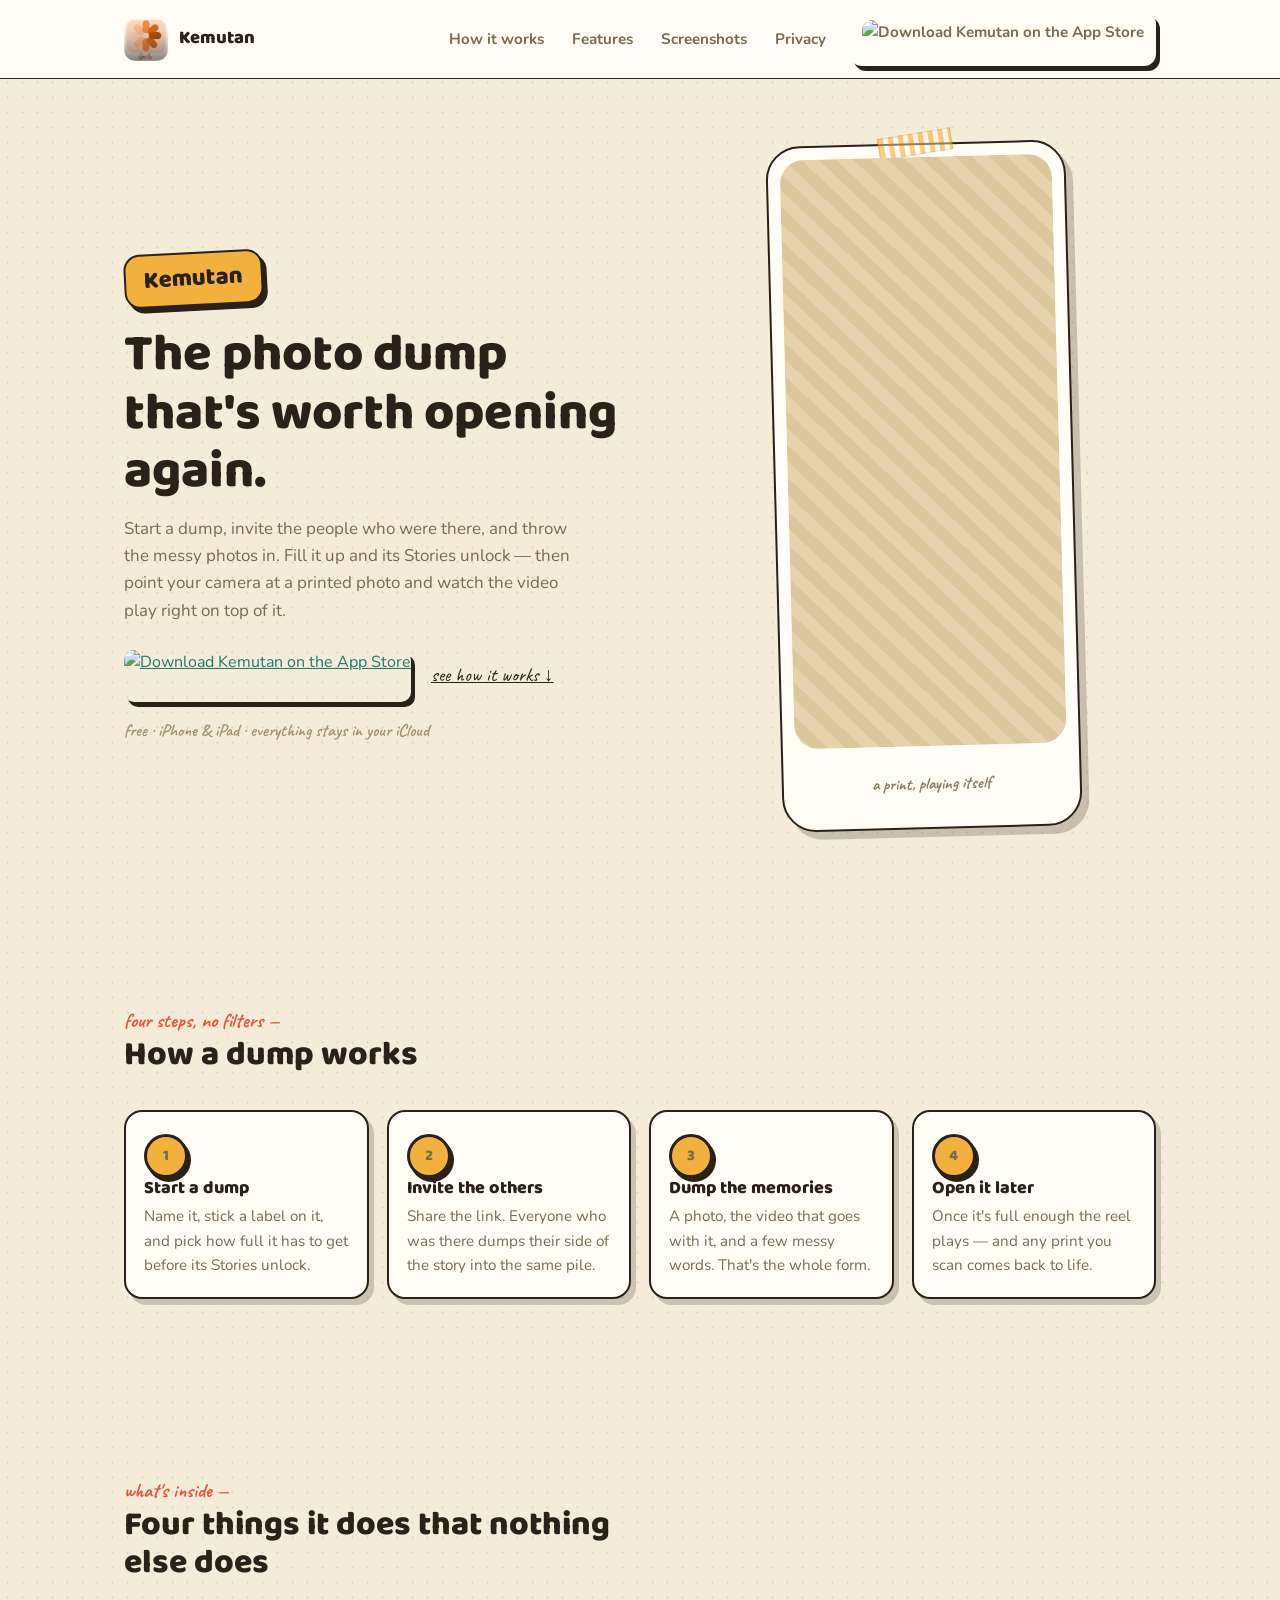
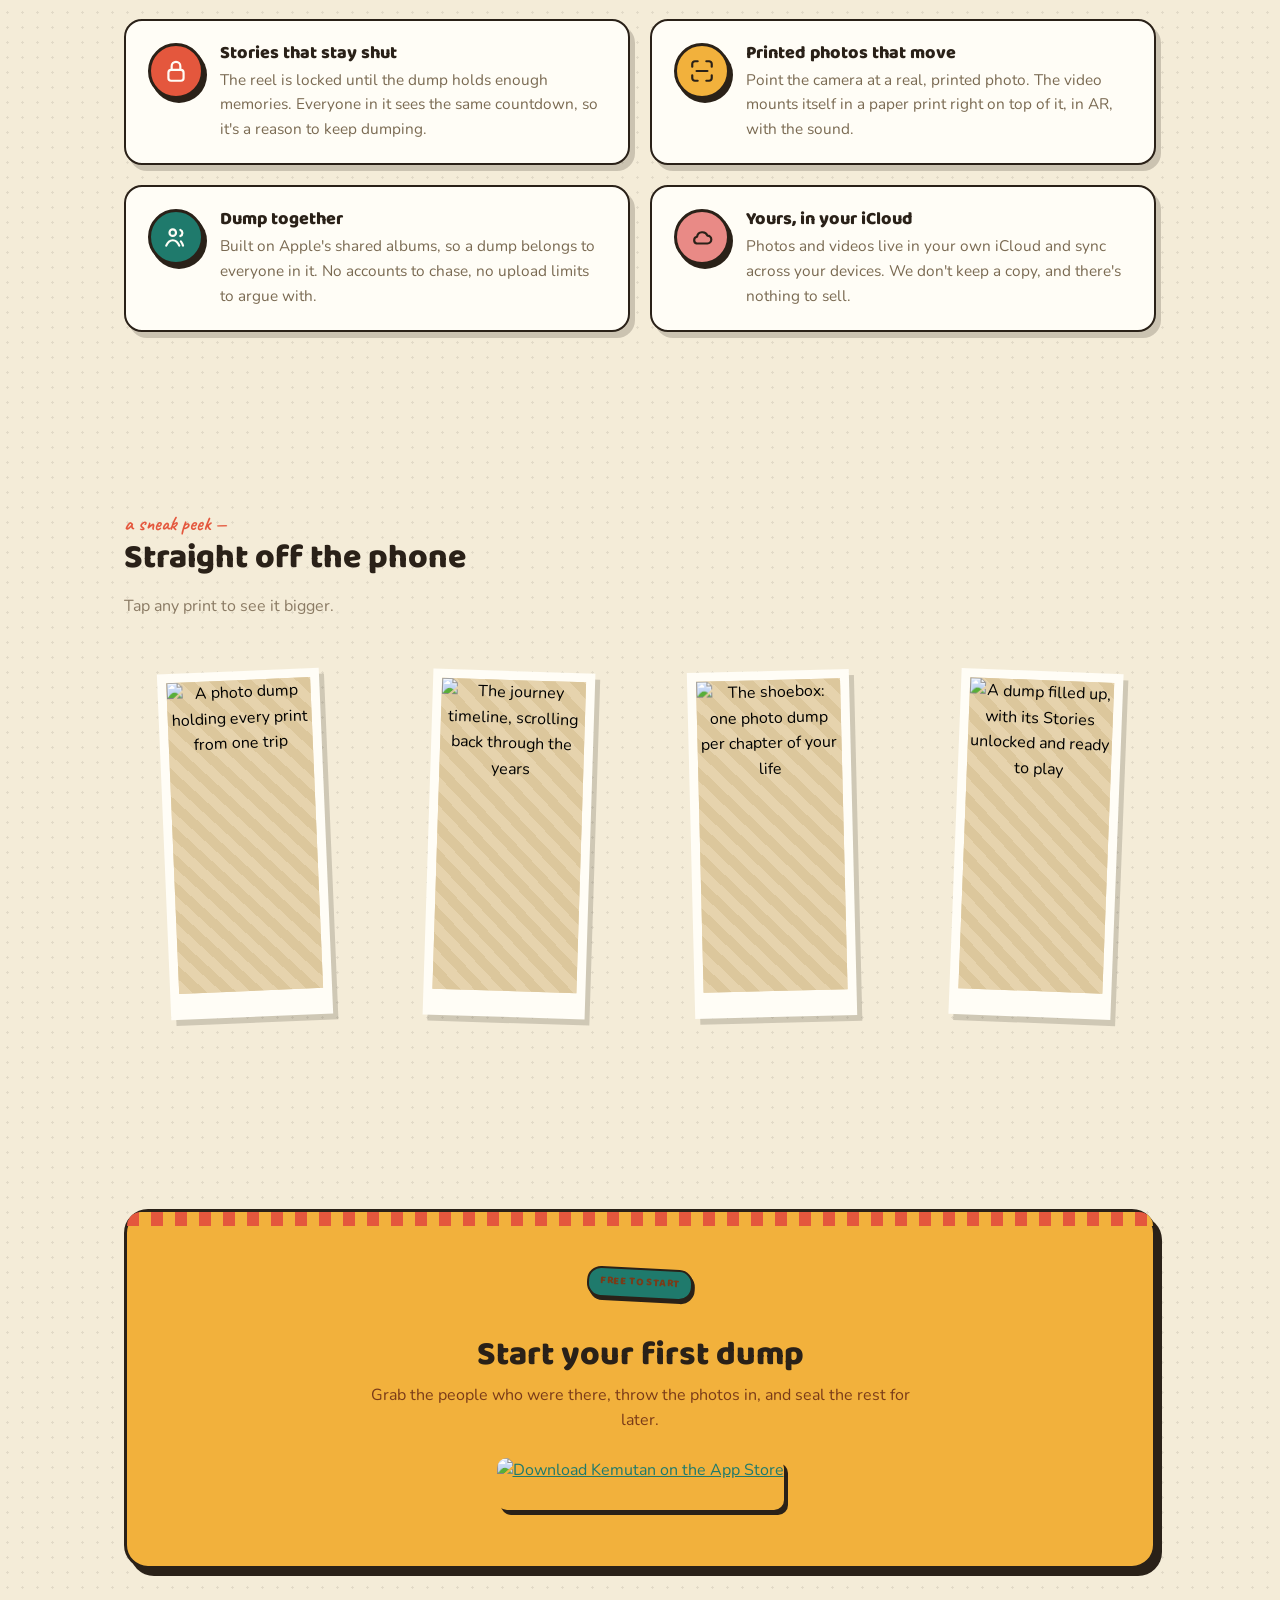
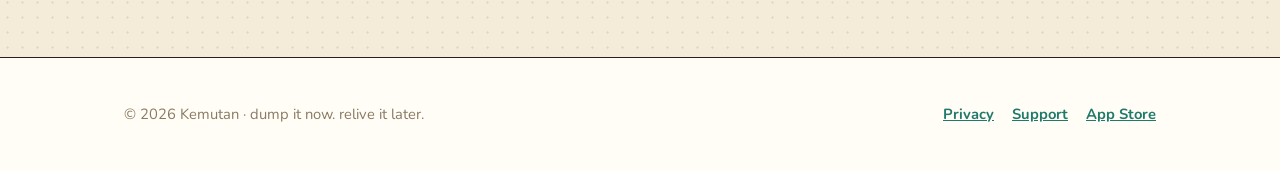
==== commit ba318c09: "Revamp with new redesign app" ====
--- a/index.html
+++ b/index.html
@@ -1,230 +1,296 @@
 <!doctype html>
-<html lang="en">
-  <head>
+<html lang="en" class="no-js">
+<head>
   <meta charset="utf-8" />
-    <meta name="viewport" content="width=device-width, initial-scale=1" />
-  <title>Kemutan — Memories in AR</title>
-  <meta name="description" content="Kemutan scans printed photos and plays linked videos in augmented reality. Relive moments instantly." />
-  <!-- Open Graph / Twitter -->
-  <meta property="og:title" content="Kemutan — Memories in AR" />
-  <meta property="og:description" content="Scan printed photos and play linked videos in augmented reality. Relive moments instantly." />
-  <meta property="og:image" content="assets/kemutan-app-logo.png" />
-  <meta name="twitter:card" content="summary_large_image" />
-  <meta name="twitter:title" content="Kemutan — Memories in AR" />
-  <meta name="twitter:description" content="Scan printed photos and play linked videos in augmented reality." />
-  <meta name="twitter:image" content="assets/kemutan-app-logo.png" />
-  <!-- Apple / mobile -->
-  <link rel="apple-touch-icon" href="assets/kemutan-app-logo.png">
-  <meta name="apple-mobile-web-app-capable" content="yes">
-  <meta name="apple-mobile-web-app-title" content="Kemutan">
-  <meta name="theme-color" content="#ffffff" />
+  <meta name="viewport" content="width=device-width, initial-scale=1" />
+  <title>Kemutan — dump it now, relive it later</title>
+  <meta name="description" content="Kemutan is a shared photo dump you fill with friends. Fill it up and its Stories unlock — then point your camera at a printed photo and watch the video play on top of it." />
+  <link rel="canonical" href="https://www.kemutan.com/" />
+  <meta name="theme-color" content="#f4ecd8" />
+  <meta name="color-scheme" content="light" />
+
+  <!-- Social. Absolute URLs: crawlers don't resolve relative ones. -->
+  <meta property="og:type" content="website" />
+  <meta property="og:url" content="https://www.kemutan.com/" />
+  <meta property="og:site_name" content="Kemutan" />
+  <meta property="og:title" content="Kemutan — dump it now, relive it later" />
+  <meta property="og:description" content="A shared photo dump you fill with friends. Fill it up and its Stories unlock — then scan a printed photo and the video plays on top of it." />
+  <meta property="og:image" content="https://www.kemutan.com/assets/kemutan-app-logo.png" />
+  <meta property="og:image:width" content="1024" />
+  <meta property="og:image:height" content="1024" />
+  <meta name="twitter:card" content="summary" />
+  <meta name="twitter:title" content="Kemutan — dump it now, relive it later" />
+  <meta name="twitter:description" content="A shared photo dump you fill with friends. Fill it up and its Stories unlock." />
+  <meta name="twitter:image" content="https://www.kemutan.com/assets/kemutan-app-logo.png" />
+
   <link rel="icon" type="image/png" href="assets/kemutan-app-logo.png" />
+  <link rel="apple-touch-icon" href="assets/kemutan-app-logo.png" />
+
+  <link rel="preconnect" href="https://fonts.googleapis.com" />
+  <link rel="preconnect" href="https://fonts.gstatic.com" crossorigin />
+  <link rel="stylesheet" href="https://fonts.googleapis.com/css2?family=Baloo+2:wght@700;800&family=Caveat:wght@600;700&family=Nunito:wght@400;600;700&display=swap" />
   <link rel="stylesheet" href="styles.css" />
-  <link rel="preload" as="video" href="https://github.com/willsas/kemutan-asset/raw/refs/heads/main/demo.mp4" type="video/mp4">
-    <link href="https://fonts.googleapis.com/css2?family=Inter:wght@300;400;600;700&display=swap" rel="stylesheet">
-  </head>
-  <body>
-    <header class="site-header" role="banner">
-      <div class="container header-inner">
-  <a class="brand" href="index.html">
-          <img src="assets/kemutan-app-logo.png" alt="Kemutan logo" class="logo" />
-          <span class="brand-name">Kemutan</span>
+
+  <!-- Flips before first paint, so the scroll-reveal styles only ever apply
+       when there's JavaScript to undo them. Without this, a blocked script
+       would leave the whole page at opacity 0. -->
+  <script>
+    document.documentElement.classList.remove("no-js");
+    document.documentElement.classList.add("js");
+  </script>
+
+  <script type="application/ld+json">
+  {
+    "@context": "https://schema.org",
+    "@type": "SoftwareApplication",
+    "name": "Kemutan",
+    "applicationCategory": "PhotoApplication",
+    "operatingSystem": "iOS 18.0 or later",
+    "url": "https://www.kemutan.com/",
+    "installUrl": "https://apps.apple.com/app/id6746507955",
+    "description": "A shared photo dump you fill with friends. Fill it up and its Stories unlock, and printed photos come to life in AR.",
+    "offers": { "@type": "Offer", "price": "0", "priceCurrency": "USD" }
+  }
+  </script>
+</head>
+
+<body>
+  <a class="skip-link" href="#main">Skip to content</a>
+
+  <header class="masthead">
+    <div class="container masthead__inner">
+      <a class="brand" href="./">
+        <img src="assets/kemutan-app-logo.png" alt="" width="40" height="40" />
+        <span>Kemutan</span>
+      </a>
+      <nav class="nav" aria-label="Main">
+        <a href="#how">How it works</a>
+        <a href="#features">Features</a>
+        <a href="#shots">Screenshots</a>
+        <a href="privacy.html">Privacy</a>
+        <a class="app-store" href="https://apps.apple.com/app/id6746507955" target="_blank" rel="noopener">
+          <img src="https://developer.apple.com/assets/elements/badges/download-on-the-app-store.svg" alt="Download Kemutan on the App Store" />
         </a>
-        <nav class="nav" role="navigation" aria-label="Main navigation">
-          <a href="#features">Features</a>
-          <a href="#gallery">Screenshots</a>
-          <a href="privacy.html">Privacy</a>
-          <a class="btn primary nav-cta" href="https://apps.apple.com/app/id6746507955" target="_blank" rel="noopener">Download</a>
-        </nav>
-      </div>
-    </header>
-
-    <main>
-      <section class="hero" aria-label="Product demo">
-        <div class="container">
-          <div class="hero-card">
-            <div class="hero-copy">
-              <h1>Scan printed photos. Relive the moment in AR.</h1>
-              <p class="lead">Kemutan links videos to printed photos and plays them over the photo for an immersive, private memory experience.</p>
-              <div class="hero-ctas">
-                <a id="features-btn" class="btn primary" href="#features">Explore features</a>
-                <!-- App Store download button -->
-                <a href="https://apps.apple.com/app/id6746507955" target="_blank" rel="noopener" class="app-store-button">
-                  <img src="https://developer.apple.com/assets/elements/badges/download-on-the-app-store.svg" 
-                       alt="Download on the App Store">
-                </a>
-              </div>
-              <div class="preview-stack" aria-hidden="false">
-                <div class="preview-item"><img loading="lazy" src="https://raw.githubusercontent.com/willsas/kemutan-asset/refs/heads/main/screenshoot-1.png" alt="preview 1"/></div>
-                <div class="preview-item"><img loading="lazy" src="https://raw.githubusercontent.com/willsas/kemutan-asset/refs/heads/main/screenshoot-2.png" alt="preview 2"/></div>
-                <div class="preview-item"><img loading="lazy" src="https://raw.githubusercontent.com/willsas/kemutan-asset/refs/heads/main/screenshoot-3.png" alt="preview 3"/></div>
-                <div class="preview-item"><img loading="lazy" src="https://raw.githubusercontent.com/willsas/kemutan-asset/refs/heads/main/screenshoot-4.png" alt="preview 4"/></div>
-              </div>
-            </div>
-            <div class="hero-media">
-              <div class="device-frame" aria-hidden="true">
-                <div class="device-screen">
-                  <video class="hero-video" autoplay muted loop playsinline poster="https://raw.githubusercontent.com/willsas/kemutan-asset/refs/heads/main/screenshoot-1.png" aria-hidden="true">
-                    <source src="https://github.com/willsas/kemutan-asset/raw/refs/heads/main/demo.mp4" type="video/mp4">
-                  </video>
-                </div>
-                <!-- decorative bezel elements -->
-                <div class="device-bezel device-top"></div>
-                <div class="device-bezel device-bottom"></div>
-              </div>
-            </div>
+      </nav>
+    </div>
+  </header>
+
+  <main id="main">
+    <!-- ================= Hero ================= -->
+    <section class="hero">
+      <div class="container hero__grid">
+        <div class="hero__copy">
+          <p class="wordmark">Kemutan</p>
+          <h1>The photo dump that's worth opening again.</h1>
+          <p class="lead">
+            Start a dump, invite the people who were there, and throw the messy
+            photos in. Fill it up and its Stories unlock — then point your camera
+            at a printed photo and watch the video play right on top of it.
+          </p>
+          <div class="hero__ctas">
+            <a class="app-store" href="https://apps.apple.com/app/id6746507955" target="_blank" rel="noopener">
+              <img src="https://developer.apple.com/assets/elements/badges/download-on-the-app-store.svg" alt="Download Kemutan on the App Store" />
+            </a>
+            <a class="btn--quiet" href="#how">see how it works ↓</a>
           </div>
-        </div>
-      </section>
-
-      <!-- Download / CTA section -->
-      <section class="download-section container">
-        <div style="display:flex;align-items:center;justify-content:space-between;gap:18px;flex-wrap:wrap">
-          <div>
-            <h2>Get Kemutan</h2>
-            <p class="muted">Download the app to start linking your printed photos to videos — simple, private, and easy sync across iCloud account.</p>
+          <p class="hero__small">free · iPhone &amp; iPad · everything stays in your iCloud</p>
+        </div>
+
+        <div class="hero__media">
+          <div class="demo">
+            <span class="tape" aria-hidden="true"></span>
+            <div class="demo__screen">
+              <!-- preload="none": the poster carries the page, the clip only
+                   downloads once it scrolls into view (see script.js). -->
+              <video
+                id="demo-video"
+                muted
+                loop
+                playsinline
+                preload="none"
+                aria-label="Kemutan playing a memory in AR over a printed photo">
+                <source src="https://raw.githubusercontent.com/willsas/kemutan-asset/refs/heads/main/demo.mp4" type="video/mp4" />
+              </video>
+            </div>
+            <p class="demo__caption">a print, playing itself</p>
           </div>
-            <div style="display:flex;gap:12px;align-items:center">
-            <!-- App Store download button -->
-            <a href="https://apps.apple.com/app/id6746507955" target="_blank" rel="noopener" class="app-store-button">
-              <img src="https://developer.apple.com/assets/elements/badges/download-on-the-app-store.svg" alt="Download on the App Store">
-            </a>
-          </div>
-        </div>
-      </section>
-
-      <!-- Main features as card layout -->
-      <section id="features" class="container features">
-        <h2>Main features</h2>
-        <p class="muted">Core capabilities of Kemutan — tap a card to learn more.</p>
-        <div class="features-grid">
-          <article class="feature-card" data-feature="scan" role="button" tabindex="0" aria-label="Feature: Scan Photo">
-            <div class="fc-icon" aria-hidden="true">
-              <svg width="28" height="28" viewBox="0 0 24 24" fill="none" xmlns="http://www.w3.org/2000/svg" aria-hidden="true">
-                <rect x="2" y="6" width="20" height="12" rx="2" fill="#fff" opacity="0.06"/>
-                <circle cx="12" cy="12" r="3" stroke="#fff" stroke-width="1.2" opacity="0.9" fill="none"/>
-                <path d="M7 7 L8.5 5" stroke="#fff" stroke-width="1" stroke-linecap="round" opacity="0.9"/>
-              </svg>
-            </div>
-            <div class="feature-body">
-              <h3>Scan Photo</h3>
-              <p>Recognizes printed photos and links the matching video for AR playback.</p>
-            </div>
-          </article>
-
-          <article class="feature-card" data-feature="icloud" role="button" tabindex="0" aria-label="Feature: iCloud Sync">
-            <div class="fc-icon" aria-hidden="true">
-              <svg width="28" height="28" viewBox="0 0 24 24" fill="none" xmlns="http://www.w3.org/2000/svg" aria-hidden="true">
-                <path d="M7 17h10a4 4 0 0 0 0-8 5 5 0 0 0-9.9 1A3.5 3.5 0 0 0 7 17z" fill="#fff" opacity="0.06"/>
-                <path d="M7 17h10" stroke="#fff" stroke-width="0.9" stroke-linecap="round" opacity="0.9"/>
-              </svg>
-            </div>
-            <div class="feature-body">
-              <h3>iCloud Sync</h3>
-              <p>Photos and videos are stored in iCloud and automatically sync across devices using the same iCloud account.</p>
-            </div>
-          </article>
-
-          <article class="feature-card" data-feature="shared" role="button" tabindex="0" aria-label="Feature: Shared Albums">
-            <div class="fc-icon" aria-hidden="true">
-              <svg width="28" height="28" viewBox="0 0 24 24" fill="none" xmlns="http://www.w3.org/2000/svg" aria-hidden="true">
-                <circle cx="8" cy="8" r="2" fill="#fff" opacity="0.06"/>
-                <circle cx="16" cy="8" r="2" fill="#fff" opacity="0.06"/>
-                <path d="M3 20c2-4 8-4 9-4s7 0 9 4" stroke="#fff" stroke-width="0.9" stroke-linecap="round" opacity="0.9" fill="none"/>
-              </svg>
-            </div>
-            <div class="feature-body">
-              <h3>Shared Albums (CloudKit)</h3>
-              <p>Create Shared Albums to build Memories with family and friends; contributors can add photos and videos to shared collections.</p>
-            </div>
-          </article>
-
-          <article class="feature-card" data-feature="ar" role="button" tabindex="0" aria-label="Feature: AR Playback">
-            <div class="fc-icon" aria-hidden="true">
-              <svg width="28" height="28" viewBox="0 0 24 24" fill="none" xmlns="http://www.w3.org/2000/svg" aria-hidden="true">
-                <path d="M8 5v14l11-7L8 5z" fill="#fff" opacity="0.08"/>
-                <path d="M8 5v14l11-7L8 5z" stroke="#fff" stroke-width="0.8" stroke-linejoin="round" opacity="0.9" fill="none"/>
-              </svg>
-            </div>
-            <div class="feature-body">
-              <h3>AR Playback</h3>
-              <p>Play linked videos right over the printed photo for an immersive moment.</p>
-            </div>
-          </article>
-        </div>
-      </section>
-
-  <section id="gallery" class="container gallery">
-    <h2>Screenshots</h2>
-    <p class="muted">Sneak peek — these are screenshots of the app interface.</p>
-        <div class="cards">
-          <article class="card" data-title="Summer Reunion" data-desc="App screenshot showing the camera scan UI." data-full="https://raw.githubusercontent.com/willsas/kemutan-asset/refs/heads/main/screenshoot-1.png" tabindex="0" role="button" aria-label="Open screenshot Summer Reunion">
-            <div class="card-media">
-              <img loading="lazy" src="https://raw.githubusercontent.com/willsas/kemutan-asset/refs/heads/main/screenshoot-1.png" alt="memory 1" />
-            </div>
-          </article>
-
-          <article class="card" data-title="Road Trip" data-desc="Screenshot of the playback controls inside the app." data-full="https://raw.githubusercontent.com/willsas/kemutan-asset/refs/heads/main/screenshoot-2.png" tabindex="0" role="button" aria-label="Open screenshot Road Trip">
-            <div class="card-media">
-              <img loading="lazy" src="https://raw.githubusercontent.com/willsas/kemutan-asset/refs/heads/main/screenshoot-2.png" alt="memory 2" />
-            </div>
-          </article>
-
-          <article class="card" data-title="Birthday Surprise" data-desc="Screenshot of the AR overlay in action." data-full="https://raw.githubusercontent.com/willsas/kemutan-asset/refs/heads/main/screenshoot-3.png" tabindex="0" role="button" aria-label="Open screenshot Birthday Surprise">
-            <div class="card-media">
-              <img loading="lazy" src="https://raw.githubusercontent.com/willsas/kemutan-asset/refs/heads/main/screenshoot-3.png" alt="memory 3" />
-            </div>
-          </article>
-
-          <article class="card" data-title="Cozy Evening" data-desc="Settings and share screen screenshot." data-full="https://raw.githubusercontent.com/willsas/kemutan-asset/refs/heads/main/screenshoot-4.png" tabindex="0" role="button" aria-label="Open screenshot Cozy Evening">
-            <div class="card-media">
-              <img loading="lazy" src="https://raw.githubusercontent.com/willsas/kemutan-asset/refs/heads/main/screenshoot-4.png" alt="memory 4" />
-            </div>
-          </article>
-        </div>
-      </section>
-      <!-- end gallery (screenshots only) -->
-
-      <!-- Features modal -->
-      <div id="features-modal" class="modal" aria-hidden="true">
-        <div class="modal-backdrop"></div>
-        <div class="modal-panel">
-          <button class="modal-close" aria-label="Close">✕</button>
-          <h3>Main Features</h3>
-          <ul>
-            <li><strong>iCloud sync:</strong> Photos and videos are stored in iCloud and automatically sync across devices signed into the same iCloud account.</li>
-            <li><strong>Shared Albums (CloudKit):</strong> Create Shared Albums to build Memories with family and friends; invite collaborators and contribute photos and videos to shared collections.</li>
-            <li><strong>AR Playback:</strong> Scan a printed photo and the linked video plays over the photo in augmented reality.</li>
-            <li><strong>Privacy & control:</strong> Owners control sharing and membership of shared albums; data uses Apple Cloud services.</li>
-          </ul>
-        </div>
-      </div>
-
-      <!-- Photo detail modal (image only) -->
-      <div id="photo-modal" class="modal" aria-hidden="true">
-        <div class="modal-backdrop"></div>
-        <div class="modal-panel">
-          <button class="modal-close" aria-label="Close">✕</button>
-          <div class="photo-controls" aria-hidden="false">
-            <button id="prev-photo" class="ctrl" aria-label="Previous photo">‹</button>
-            <button id="next-photo" class="ctrl" aria-label="Next photo">›</button>
-            <a id="download-photo" class="ctrl download" href="#" download aria-label="Download photo">⬇</a>
-          </div>
-          <div class="photo-detail">
-            <img id="photo-full" src="" alt="" />
-          </div>
-        </div>
-      </div>
-    </main>
-
-    <footer class="site-footer">
-      <div class="container footer-inner">
-  <div class="left">© <span id="year"></span> Kemutan — All rights reserved.</div>
-  <div class="right"><a href="privacy.html">Privacy</a></div>
-      </div>
-    </footer>
-
-    <script src="script.js" defer></script>
-  <a class="mobile-download-cta" href="https://apps.apple.com/app/id6746507955" target="_blank" rel="noopener">Get Kemutan — Free on the App Store</a>
-  </body>
+        </div>
+      </div>
+    </section>
+
+    <!-- ================= How it works ================= -->
+    <section id="how" class="steps">
+      <div class="container">
+        <div class="section-head reveal">
+          <p class="note">four steps, no filters —</p>
+          <h2>How a dump works</h2>
+        </div>
+
+        <div class="steps__grid">
+          <article class="step reveal">
+            <p class="step__no" aria-hidden="true">1</p>
+            <h3>Start a dump</h3>
+            <p>Name it, stick a label on it, and pick how full it has to get before its Stories unlock.</p>
+          </article>
+
+          <article class="step reveal">
+            <p class="step__no" aria-hidden="true">2</p>
+            <h3>Invite the others</h3>
+            <p>Share the link. Everyone who was there dumps their side of the story into the same pile.</p>
+          </article>
+
+          <article class="step reveal">
+            <p class="step__no" aria-hidden="true">3</p>
+            <h3>Dump the memories</h3>
+            <p>A photo, the video that goes with it, and a few messy words. That's the whole form.</p>
+          </article>
+
+          <article class="step reveal">
+            <p class="step__no" aria-hidden="true">4</p>
+            <h3>Open it later</h3>
+            <p>Once it's full enough the reel plays — and any print you scan comes back to life.</p>
+          </article>
+        </div>
+      </div>
+    </section>
+
+    <!-- ================= Features ================= -->
+    <section id="features" class="features">
+      <div class="container">
+        <div class="section-head reveal">
+          <p class="note">what's inside —</p>
+          <h2>Four things it does that nothing else does</h2>
+        </div>
+
+        <div class="features__grid">
+          <article class="feature feature--stories reveal">
+            <p class="feature__mark" aria-hidden="true">
+              <svg viewBox="0 0 24 24" fill="none" stroke="currentColor" stroke-width="2" stroke-linecap="round" stroke-linejoin="round">
+                <rect x="5" y="11" width="14" height="10" rx="2.5" />
+                <path d="M8 11V7.5a4 4 0 0 1 8 0V11" />
+              </svg>
+            </p>
+            <div>
+              <h3>Stories that stay shut</h3>
+              <p>The reel is locked until the dump holds enough memories. Everyone in it sees the same countdown, so it's a reason to keep dumping.</p>
+            </div>
+          </article>
+
+          <article class="feature feature--scan reveal">
+            <p class="feature__mark" aria-hidden="true">
+              <svg viewBox="0 0 24 24" fill="none" stroke="currentColor" stroke-width="2" stroke-linecap="round" stroke-linejoin="round">
+                <path d="M3 8V5.5A2.5 2.5 0 0 1 5.5 3H8M16 3h2.5A2.5 2.5 0 0 1 21 5.5V8M21 16v2.5a2.5 2.5 0 0 1-2.5 2.5H16M8 21H5.5A2.5 2.5 0 0 1 3 18.5V16" />
+                <path d="M7 12h10" />
+              </svg>
+            </p>
+            <div>
+              <h3>Printed photos that move</h3>
+              <p>Point the camera at a real, printed photo. The video mounts itself in a paper print right on top of it, in AR, with the sound.</p>
+            </div>
+          </article>
+
+          <article class="feature feature--together reveal">
+            <p class="feature__mark" aria-hidden="true">
+              <svg viewBox="0 0 24 24" fill="none" stroke="currentColor" stroke-width="2" stroke-linecap="round" stroke-linejoin="round">
+                <circle cx="9" cy="8" r="3" />
+                <path d="M3 20c1.4-3.4 4-5 6-5s4.6 1.6 6 5" />
+                <path d="M16 5.5a3 3 0 0 1 0 5.6M18.5 20c-.5-1.7-1.2-3-2-4" />
+              </svg>
+            </p>
+            <div>
+              <h3>Dump together</h3>
+              <p>Built on Apple's shared albums, so a dump belongs to everyone in it. No accounts to chase, no upload limits to argue with.</p>
+            </div>
+          </article>
+
+          <article class="feature feature--icloud reveal">
+            <p class="feature__mark" aria-hidden="true">
+              <svg viewBox="0 0 24 24" fill="none" stroke="currentColor" stroke-width="2" stroke-linecap="round" stroke-linejoin="round">
+                <path d="M7 18h10a3.6 3.6 0 0 0 0-7.2 5 5 0 0 0-9.6 1A3.2 3.2 0 0 0 7 18z" />
+              </svg>
+            </p>
+            <div>
+              <h3>Yours, in your iCloud</h3>
+              <p>Photos and videos live in your own iCloud and sync across your devices. We don't keep a copy, and there's nothing to sell.</p>
+            </div>
+          </article>
+        </div>
+      </div>
+    </section>
+
+    <!-- ================= Screenshots ================= -->
+    <section id="shots" class="shots">
+      <div class="container">
+        <div class="section-head reveal">
+          <p class="note">a sneak peek —</p>
+          <h2>Straight off the phone</h2>
+          <p class="muted">Tap any print to see it bigger.</p>
+        </div>
+
+        <div class="shots__grid">
+          <button class="shot reveal" type="button" aria-label="View the photo dump screen larger">
+            <figure class="print">
+              <img src="https://raw.githubusercontent.com/willsas/kemutan-asset/refs/heads/main/screenshoot-1.png" alt="A photo dump holding every print from one trip" loading="lazy" decoding="async" />
+            </figure>
+          </button>
+
+          <button class="shot reveal" type="button" aria-label="View the journey timeline larger">
+            <figure class="print">
+              <img src="https://raw.githubusercontent.com/willsas/kemutan-asset/refs/heads/main/screenshoot-2.png" alt="The journey timeline, scrolling back through the years" loading="lazy" decoding="async" />
+            </figure>
+          </button>
+
+          <button class="shot reveal" type="button" aria-label="View the shoebox screen larger">
+            <figure class="print">
+              <img src="https://raw.githubusercontent.com/willsas/kemutan-asset/refs/heads/main/screenshoot-3.png" alt="The shoebox: one photo dump per chapter of your life" loading="lazy" decoding="async" />
+            </figure>
+          </button>
+
+          <button class="shot reveal" type="button" aria-label="View the unlocked Stories screen larger">
+            <figure class="print">
+              <img src="https://raw.githubusercontent.com/willsas/kemutan-asset/refs/heads/main/screenshoot-4.png" alt="A dump filled up, with its Stories unlocked and ready to play" loading="lazy" decoding="async" />
+            </figure>
+          </button>
+        </div>
+      </div>
+    </section>
+
+    <!-- ================= Closing CTA ================= -->
+    <section class="closing">
+      <div class="container">
+        <div class="closing__card reveal">
+          <p class="badge">free to start</p>
+          <h2>Start your first dump</h2>
+          <p>Grab the people who were there, throw the photos in, and seal the rest for later.</p>
+          <a class="app-store" href="https://apps.apple.com/app/id6746507955" target="_blank" rel="noopener">
+            <img src="https://developer.apple.com/assets/elements/badges/download-on-the-app-store.svg" alt="Download Kemutan on the App Store" />
+          </a>
+        </div>
+      </div>
+    </section>
+  </main>
+
+  <footer class="site-footer">
+    <div class="container site-footer__inner">
+      <p>© <span id="year">2026</span> Kemutan · dump it now. relive it later.</p>
+      <nav aria-label="Footer">
+        <a href="privacy.html">Privacy</a>
+        <a href="mailto:willasaskara+kemutansupport@gmail.com">Support</a>
+        <a href="https://apps.apple.com/app/id6746507955" target="_blank" rel="noopener">App Store</a>
+      </nav>
+    </div>
+  </footer>
+
+  <!-- Native <dialog>: Escape, focus trapping and the backdrop come free. -->
+  <dialog class="lightbox" id="lightbox" aria-label="Screenshot viewer">
+    <img id="lightbox-img" src="" alt="" />
+    <div class="lightbox__bar">
+      <button class="lightbox__btn" type="button" id="lightbox-prev" aria-label="Previous screenshot">‹</button>
+      <button class="lightbox__btn" type="button" id="lightbox-close" aria-label="Close viewer">✕</button>
+      <button class="lightbox__btn" type="button" id="lightbox-next" aria-label="Next screenshot">›</button>
+    </div>
+  </dialog>
+
+  <script src="script.js" defer></script>
+</body>
 </html>
--- a/styles.css
+++ b/styles.css
@@ -1,154 +1,701 @@
-/* Completely new visual design — "Soft Scandinavian" theme */
-:root{
-  --bg: #f3f6f9;           /* page background */
-  --panel: #ffffff;        /* cards & panels */
-  --muted: #718096;        /* subdued text */
-  --text: #0b1220;         /* primary text */
-  --accent: #ff7a2d;       /* orange accent (restored) */
-  --accent-2: #ff9b5a;     /* warm secondary */
-  --shadow: rgba(9,30,66,0.06);
-  --radius: 16px;
-  --container: 1120px;
-}
-
-/* No dark theme — single light theme maintained */
-
-*{box-sizing:border-box}
-html,body{height:100%}
-body{
-  margin:0;
-  font-family: Inter, ui-sans-serif, system-ui, -apple-system, "Segoe UI", Roboto, "Helvetica Neue", Arial;
-  background: var(--bg);
-  color:var(--text);
-  -webkit-font-smoothing:antialiased; -moz-osx-font-smoothing:grayscale;
-}
-
-.container{max-width:var(--container);margin:0 auto;padding:32px}
-
-/* ---------- Header ---------- */
-.site-header{position:sticky;top:0;background:rgba(255,255,255,0.95);backdrop-filter:blur(6px);padding-top:12px;padding-bottom:12px;z-index:80;border-bottom:1px solid rgba(11,22,40,0.04)}
-.header-inner{display:flex;align-items:center;justify-content:space-between;gap:16px}
-.brand{display:flex;align-items:center;gap:12px;text-decoration:none;color:inherit}
-.logo{width:48px;height:48px;border-radius:12px;object-fit:cover;box-shadow:0 8px 30px var(--shadow)}
-.brand-name{font-weight:700;font-size:1.02rem}
-.nav a{color:var(--muted);margin-left:14px;font-weight:600;text-decoration:none;padding:8px;border-radius:10px;transition:color .18s ease,background .18s ease}
-.nav a:hover{color:var(--accent);background:rgba(255,122,45,0.06)}
-
-.nav-cta{padding:8px 12px;font-size:0.95rem}
-
-/* ---------- Hero (two-panel card) ---------- */
-.hero{position:relative;display:flex;align-items:center;padding:48px 0}
-.hero{overflow:visible}
-.hero-card{display:grid;grid-template-columns:1fr 420px;gap:28px;width:100%;background:linear-gradient(180deg,var(--panel),#fbfdff);border-radius:20px;padding:32px;box-shadow:0 18px 60px var(--shadow);border:1px solid rgba(11,22,40,0.03)}
-.hero-copy{display:flex;flex-direction:column;gap:18px;justify-content:center}
-.hero h1{margin:0;font-size:clamp(1.6rem, 4.2vw, 2.8rem);line-height:1.02}
-.lead{margin:0;color:var(--muted);max-width:62ch}
-.hero-ctas{display:flex;gap:12px;align-items:center;position:relative;z-index:20}
-.btn{display:inline-flex;align-items:center;gap:10px;padding:10px 16px;border-radius:12px;font-weight:700;text-decoration:none;border:0}
-.btn.primary{background:linear-gradient(90deg,var(--accent),var(--accent-2));color:#fff;box-shadow:0 12px 36px rgba(255,122,45,0.12)}
-.btn.ghost{background:transparent;border:1px solid rgba(11,22,40,0.04);color:var(--muted)}
-
-/* Right panel: hero media */
-.hero-media{display:flex;flex-direction:column;gap:14px;align-items:center;position:relative}
-.hero-video{width:100%;height:100%;object-fit:cover;border-radius:12px}
-
-/* Device frame for a polished app preview */
-.device-frame{width:320px;height:660px;border-radius:44px;position:relative;background:linear-gradient(180deg,#fff,#fbfdff);box-shadow:0 28px 80px var(--shadow);border:12px solid #fff;display:flex;align-items:center;justify-content:center;z-index:5}
-.device-frame{overflow:hidden}
-.device-frame .device-screen{width:100%;height:100%;overflow:hidden;border-radius:inherit}
-.device-screen{width:86%;height:86%;overflow:hidden;border-radius:22px;background:#000;display:block;position:relative}
-.device-screen .hero-video{position:absolute;inset:0;width:100%;height:100%;object-fit:cover;border-radius:inherit;display:block}
-.device-bezel{position:absolute;left:50%;transform:translateX(-50%);width:36%;height:6px;background:rgba(11,22,40,0.06);border-radius:6px}
-.device-top{top:12px}
-.device-bottom{bottom:12px}
-
-/* subtle floating animation to bring attention to the mockup */
-@keyframes floaty { 0%{transform:translateY(0)} 50%{transform:translateY(-6px)} 100%{transform:translateY(0)} }
-.device-frame{animation:floaty 6s ease-in-out infinite}
-
-/* sticky mobile download CTA */
-.mobile-download-cta{display:none}
-@media (max-width:720px){
-  .mobile-download-cta{display:block;position:fixed;left:12px;right:12px;bottom:14px;background:linear-gradient(90deg,var(--accent),var(--accent-2));color:#fff;padding:12px 16px;border-radius:12px;text-align:center;font-weight:700;z-index:120;box-shadow:0 12px 40px rgba(11,22,40,0.18);text-decoration:none}
-  .nav .nav-cta{display:none}
-}
-
-/* Theme toggle button */
-.theme-toggle{display:none}
-.preview-stack{display:flex;gap:10px;margin-top:6px}
-.preview-item{width:68px;height:68px;border-radius:12px;overflow:hidden;border:1px solid rgba(11,22,40,0.04);background:#fff;box-shadow:0 8px 24px var(--shadow)}
-.preview-item img{width:100%;height:100%;object-fit:cover;display:block;transition:transform .26s ease}
-.preview-item:hover img{transform:scale(1.05)}
+/* ==========================================================================
+   Kemutan — the scrapbook, on the web.
+   Same design language as the app: kraft paper, photo-white prints, heavy ink
+   outlines, hard offset shadows and a strip of washi tape holding it down.
+   Tokens mirror DesignKit's PaperPalette so the two never drift.
+   ========================================================================== */
+
+:root {
+  /* Surfaces */
+  --paper: #f4ecd8;
+  --paper-card: #fffdf6;
+  --kraft: #c9a878;
+  --film: #e6d3ad;
+  --film-dark: #dcc79c;
+  --film-light: #f0dcb6;
+
+  /* Ink */
+  --ink: #2a2118;
+  --ink-soft: #7a6a52;
+  --ink-faint: #8a7a63;
+  --ink-muted: #a3906f;
+  --ink-pale: #b3a284;
+  --paper-rule: #d2ba95;
+  --paper-dash: #c0a880;
+
+  /* Accents */
+  --tomato: #e4573d;
+  --marigold: #f2b13c;
+  --pine: #1f7a6c;
+  --blush: #e98a86;
+  --burnt-ink: #7a3b18;
+  --darkroom: #171310;
+
+  --container: 1080px;
+  --radius: 18px;
+  --ring: 2.5px solid var(--ink);
+  --drop: 4px 5px 0 var(--ink);
+  --drop-soft: 5px 6px 0 rgba(42, 33, 24, 0.2);
+
+  /* The app is light-only (preferredColorScheme(.light)); so is this. */
+  color-scheme: light;
+}
+
+*,
+*::before,
+*::after { box-sizing: border-box; }
+
+html { scroll-behavior: smooth; }
+
+body {
+  margin: 0;
+  font-family: Nunito, ui-sans-serif, system-ui, -apple-system, "Segoe UI", Roboto, sans-serif;
+  font-size: 16px;
+  line-height: 1.6;
+  color: var(--ink);
+  background-color: var(--paper);
+  /* The dotted page every screen in the app sits on. */
+  background-image: radial-gradient(rgba(42, 33, 24, 0.09) 1.2px, transparent 1.2px);
+  background-size: 15px 15px;
+  -webkit-font-smoothing: antialiased;
+  -moz-osx-font-smoothing: grayscale;
+}
+
+img,
+video { max-width: 100%; display: block; }
+
+a { color: var(--pine); }
+
+/* ---------- Type ---------- */
+
+h1, h2, h3 {
+  font-family: "Baloo 2", Nunito, sans-serif;
+  font-weight: 800;
+  line-height: 1.12;
+  margin: 0;
+  color: var(--ink);
+}
+
+h1 { font-size: clamp(2rem, 5.2vw, 3.25rem); }
+h2 { font-size: clamp(1.5rem, 3.4vw, 2.1rem); }
+h3 { font-size: 1.12rem; }
+
+.note {
+  font-family: Caveat, cursive;
+  font-weight: 700;
+  font-size: 1.25rem;
+  color: var(--tomato);
+  margin: 0;
+}
+
+.note--muted { color: var(--ink-soft); }
+
+.lead {
+  font-size: 1.06rem;
+  color: var(--ink-soft);
+  margin: 0;
+  max-width: 46ch;
+}
+
+.muted { color: var(--ink-faint); }
+
+.eyebrow {
+  font-family: "Baloo 2", sans-serif;
+  font-weight: 800;
+  font-size: 0.7rem;
+  letter-spacing: 0.11em;
+  text-transform: uppercase;
+  color: var(--ink-faint);
+  margin: 0;
+}
+
+/* ---------- Layout ---------- */
+
+.container {
+  width: 100%;
+  max-width: var(--container);
+  margin-inline: auto;
+  padding-inline: 24px;
+}
+
+section { padding-block: clamp(48px, 8vw, 88px); }
+
+.section-head { max-width: 34rem; margin-bottom: 36px; }
+.section-head h2 { margin-bottom: 6px; }
+
+.skip-link {
+  position: absolute;
+  left: -9999px;
+  top: 0;
+  background: var(--ink);
+  color: var(--paper-card);
+  padding: 12px 18px;
+  border-radius: 0 0 12px 0;
+  z-index: 200;
+  font-weight: 700;
+}
+.skip-link:focus { left: 0; }
+
+/* ---------- Paper mechanics ---------- */
+
+/* A sticker: filled, outlined, casting a hard offset shadow. */
+.sticker {
+  background: var(--paper-card);
+  border: var(--ring);
+  border-radius: var(--radius);
+  box-shadow: var(--drop-soft);
+}
+
+/* A strip of washi tape. Pinned on a corner, always decorative. */
+.tape {
+  position: absolute;
+  width: 74px;
+  height: 22px;
+  border: 1px solid rgba(42, 33, 24, 0.12);
+  transform: rotate(-8deg);
+  background-image: repeating-linear-gradient(
+    90deg,
+    var(--tape-tint, rgba(242, 177, 60, 0.62)) 0 5px,
+    rgba(255, 253, 246, 0.42) 5px 10px
+  );
+  pointer-events: none;
+}
+
+.tape--pine { --tape-tint: rgba(31, 122, 108, 0.5); }
+.tape--blush { --tape-tint: rgba(233, 138, 134, 0.55); }
+.tape--tomato { --tape-tint: rgba(228, 87, 61, 0.5); }
+
+/* A printed photo: white border, a chin at the bottom, glued down askew. */
+.print {
+  position: relative;
+  background: var(--paper-card);
+  padding: 9px 9px 26px;
+  box-shadow: 5px 6px 0 rgba(42, 33, 24, 0.18);
+  transform: rotate(var(--tilt, -2deg));
+}
+
+.print > img,
+.print > .print-fill {
+  width: 100%;
+  display: block;
+  background: var(--film);
+  /* Stripes stand in until the screenshot lands. */
+  background-image: repeating-linear-gradient(
+    45deg,
+    var(--film) 0 10px,
+    var(--film-dark) 10px 20px
+  );
+}
+
+/* ---------- Buttons ---------- */
+
+.btn {
+  display: inline-flex;
+  align-items: center;
+  gap: 9px;
+  font-family: "Baloo 2", sans-serif;
+  font-weight: 800;
+  font-size: 1rem;
+  text-decoration: none;
+  padding: 13px 22px;
+  border: var(--ring);
+  border-radius: 999px;
+  background: var(--paper-card);
+  color: var(--ink);
+  box-shadow: var(--drop);
+  transition: transform 0.08s ease, box-shadow 0.08s ease;
+}
+
+.btn:active {
+  transform: translate(4px, 5px);
+  box-shadow: none;
+}
+
+.btn--primary { background: var(--tomato); color: var(--paper-card); }
+.btn--marigold { background: var(--marigold); color: var(--ink); }
+
+.btn--quiet {
+  border: 0;
+  box-shadow: none;
+  background: transparent;
+  color: var(--ink);
+  font-family: Caveat, cursive;
+  font-size: 1.2rem;
+  text-decoration: underline;
+  padding: 8px 4px;
+}
+.btn--quiet:active { transform: none; }
+
+/* Apple's badge has its own art direction; it only gets the paper shadow. */
+.app-store {
+  display: inline-block;
+  border-radius: 10px;
+  box-shadow: var(--drop);
+  transition: transform 0.08s ease, box-shadow 0.08s ease;
+}
+.app-store img { height: 52px; width: auto; border-radius: 10px; }
+.app-store:active { transform: translate(4px, 5px); box-shadow: none; }
+
+.badge {
+  display: inline-block;
+  font-family: "Baloo 2", sans-serif;
+  font-weight: 800;
+  font-size: 0.66rem;
+  letter-spacing: 0.06em;
+  text-transform: uppercase;
+  padding: 5px 11px;
+  border: 2px solid var(--ink);
+  border-radius: 14px;
+  background: var(--pine);
+  color: var(--paper-card);
+  box-shadow: 2px 3px 0 var(--ink);
+  transform: rotate(3deg);
+}
+
+/* ---------- Masthead ---------- */
+
+.masthead {
+  position: sticky;
+  top: 0;
+  z-index: 100;
+  background: var(--paper-card);
+  border-bottom: 1.5px solid var(--ink);
+}
+
+.masthead__inner {
+  display: flex;
+  align-items: center;
+  justify-content: space-between;
+  gap: 16px;
+  padding-block: 12px;
+}
+
+.brand {
+  display: inline-flex;
+  align-items: center;
+  gap: 11px;
+  text-decoration: none;
+  color: inherit;
+}
+
+/* The app icon arrives with its own rounded shape, rim and transparent
+   margin, so it gets no ink outline of its own — one frame around another
+   reads as a mistake at this size. Slightly larger to make up for the margin. */
+.brand img {
+  width: 44px;
+  height: 44px;
+}
+
+.brand span {
+  font-family: "Baloo 2", sans-serif;
+  font-weight: 800;
+  font-size: 1.15rem;
+}
+
+.nav { display: flex; align-items: center; gap: 4px; }
+
+.nav a {
+  font-weight: 700;
+  font-size: 0.95rem;
+  color: var(--ink-soft);
+  text-decoration: none;
+  padding: 8px 12px;
+  border-radius: 12px;
+}
+
+.nav a:hover { color: var(--ink); background: var(--film-light); }
+
+.nav .app-store { margin-left: 8px; }
+.nav .app-store img { height: 38px; }
+
+/* ---------- Hero ---------- */
+
+.hero { padding-top: clamp(36px, 6vw, 64px); }
+
+.hero__grid {
+  display: grid;
+  grid-template-columns: 1.05fr 0.95fr;
+  gap: clamp(28px, 5vw, 56px);
+  align-items: center;
+}
+
+.wordmark {
+  display: inline-block;
+  font-family: "Baloo 2", sans-serif;
+  font-weight: 800;
+  font-size: 1.5rem;
+  padding: 6px 18px;
+  background: var(--marigold);
+  border: var(--ring);
+  border-radius: 16px;
+  box-shadow: var(--drop);
+  transform: rotate(-3deg);
+  margin-bottom: 20px;
+}
+
+.hero h1 { margin-bottom: 14px; }
+.hero .lead { margin-bottom: 26px; }
+
+.hero__ctas {
+  display: flex;
+  align-items: center;
+  gap: 16px;
+  flex-wrap: wrap;
+  margin-bottom: 14px;
+}
+
+.hero__small {
+  font-family: Caveat, cursive;
+  font-weight: 600;
+  font-size: 1.1rem;
+  color: var(--ink-muted);
+  margin: 0;
+}
+
+/* The demo, mounted in paper rather than a glossy phone bezel — the same
+   print the app draws over your photos in AR. */
+.demo {
+  position: relative;
+  width: min(300px, 78vw);
+  margin-inline: auto;
+  background: var(--paper-card);
+  border: var(--ring);
+  border-radius: 34px;
+  padding: 12px;
+  box-shadow: 7px 8px 0 rgba(42, 33, 24, 0.22);
+  transform: rotate(-1.5deg);
+}
+
+.demo__screen {
+  position: relative;
+  aspect-ratio: 9 / 19.5;
+  border-radius: 24px;
+  overflow: hidden;
+  /* The app's own "not loaded yet" fill, rather than a black rectangle. */
+  background-color: var(--film);
+  background-image: repeating-linear-gradient(
+    45deg,
+    var(--film) 0 12px,
+    var(--film-dark) 12px 24px
+  );
+}
+
+.demo__screen video,
+.demo__screen img {
+  position: absolute;
+  inset: 0;
+  width: 100%;
+  height: 100%;
+  object-fit: cover;
+}
+
+.demo .tape { top: -12px; left: 50%; margin-left: -37px; }
+
+.demo__caption {
+  font-family: Caveat, cursive;
+  font-weight: 700;
+  text-align: center;
+  color: var(--ink-faint);
+  padding-top: 8px;
+  font-size: 1.05rem;
+}
+
+/* ---------- Steps ---------- */
+
+.steps__grid {
+  display: grid;
+  grid-template-columns: repeat(4, 1fr);
+  gap: 18px;
+}
+
+.step {
+  position: relative;
+  padding: 22px 18px 20px;
+  background: var(--paper-card);
+  border: var(--ring);
+  border-radius: var(--radius);
+  box-shadow: var(--drop-soft);
+}
+
+.step:nth-child(odd) { transform: rotate(-1deg); }
+.step:nth-child(even) { transform: rotate(1deg); }
+
+.step__no {
+  display: grid;
+  place-items: center;
+  width: 44px;
+  height: 44px;
+  border-radius: 50%;
+  border: 3px solid var(--ink);
+  background: var(--marigold);
+  font-family: "Baloo 2", sans-serif;
+  font-weight: 800;
+  font-size: 1.15rem;
+  box-shadow: 3px 4px 0 var(--ink);
+  margin-bottom: 14px;
+}
+
+.step h3 { margin-bottom: 6px; }
+.step p { margin: 0; color: var(--ink-soft); font-size: 0.95rem; }
 
 /* ---------- Features ---------- */
-.features{padding:56px 0}
-.features h2{margin:0 0 6px}
-.features p.muted{color:var(--muted);margin:0 0 18px}
-.features-grid{display:grid;grid-template-columns:repeat(3,1fr);gap:20px;margin-top:22px}
-.feature-card{background:linear-gradient(180deg,#fff,#fbfdff);padding:20px;border-radius:14px;cursor:pointer;transition:transform .18s ease,box-shadow .18s ease;display:flex;gap:14px;align-items:flex-start;border:1px solid rgba(11,22,40,0.03)}
-.feature-card:hover{transform:translateY(-6px);box-shadow:0 18px 46px var(--shadow)}
-.fc-icon{flex:0 0 52px;height:52px;border-radius:12px;background:linear-gradient(180deg,var(--accent),var(--accent-2));display:flex;align-items:center;justify-content:center;color:#fff}
-.feature-body h3{margin:0;font-size:1.05rem}
-.feature-body p{margin:6px 0 0;color:var(--muted)}
-
-/* Download section */
-.download-section{margin-top:28px;padding:26px;background:linear-gradient(180deg,#fff,#fbfdff);border-radius:14px;border:1px solid rgba(11,22,40,0.03);box-shadow:0 18px 40px var(--shadow)}
-
-/* ---------- Gallery ---------- */
-.gallery{padding:40px 0}
-.cards{display:grid;grid-template-columns:repeat(4,1fr);gap:20px;margin-top:14px}
-.card{background:transparent;border-radius:14px;cursor:pointer;overflow:hidden;transition:transform .18s ease,box-shadow .18s ease}
-.card:hover{transform:translateY(-6px);box-shadow:0 22px 56px var(--shadow)}
-.card-media{width:100%;height:220px;display:flex;align-items:center;justify-content:center;padding:12px;border-radius:12px;background:linear-gradient(180deg,#fff,#fbfdff);border:1px solid rgba(11,22,40,0.03)}
-.card-media img{width:100%;height:100%;object-fit:cover;border-radius:10px}
-
-/* ---------- Modals ---------- */
-.modal{position:fixed;inset:0;display:none;align-items:center;justify-content:center;z-index:90}
-.modal.open{display:flex}
-.modal-backdrop{position:absolute;inset:0;background:rgba(4,8,20,0.46)}
-.modal-panel{position:relative;z-index:95;max-width:980px;width:92%;background:var(--panel);border-radius:14px;padding:20px;box-shadow:0 40px 100px rgba(2,6,23,0.12);border:1px solid rgba(11,22,40,0.04)}
-.modal-panel h3{margin-top:2px}
-.modal-panel ul{margin:8px 0 0 18px;color:var(--muted)}
-.modal-panel p{color:var(--muted)}
-.modal-panel{max-height:86vh;overflow:auto}
-.modal-panel .photo-detail{display:flex;align-items:center;justify-content:center}
-.modal-panel .photo-detail img{max-width:100%;max-height:78vh;width:auto;height:auto;border-radius:10px;object-fit:contain}
-.modal-close{position:absolute;right:12px;top:12px;background:transparent;border:0;color:var(--muted);font-size:22px;cursor:pointer}
-
-.photo-controls{position:absolute;left:18px;top:18px;display:flex;gap:8px;z-index:120}
-.photo-controls .ctrl{background:var(--panel);color:var(--text);border:1px solid rgba(11,22,40,0.04);padding:8px 12px;border-radius:8px;cursor:pointer;font-size:18px}
+
+.features__grid {
+  display: grid;
+  grid-template-columns: repeat(2, 1fr);
+  gap: 20px;
+}
+
+.feature {
+  display: grid;
+  grid-template-columns: 56px 1fr;
+  gap: 16px;
+  padding: 22px;
+  background: var(--paper-card);
+  border: var(--ring);
+  border-radius: var(--radius);
+  box-shadow: var(--drop-soft);
+}
+
+.feature__mark {
+  display: grid;
+  place-items: center;
+  width: 56px;
+  height: 56px;
+  border-radius: 50%;
+  border: 3px solid var(--ink);
+  background: var(--mark, var(--marigold));
+  box-shadow: 3px 4px 0 var(--ink);
+}
+
+.feature__mark svg { width: 26px; height: 26px; }
+
+.feature h3 { margin-bottom: 5px; }
+.feature p { margin: 0; color: var(--ink-soft); font-size: 0.96rem; }
+
+.feature--stories { --mark: var(--tomato); }
+.feature--scan { --mark: var(--marigold); }
+.feature--together { --mark: var(--pine); }
+.feature--icloud { --mark: var(--blush); }
+
+.feature--stories .feature__mark svg,
+.feature--together .feature__mark svg { color: var(--paper-card); }
+.feature--scan .feature__mark svg,
+.feature--icloud .feature__mark svg { color: var(--ink); }
+
+/* ---------- Screenshots ---------- */
+
+.shots__grid {
+  display: grid;
+  grid-template-columns: repeat(4, 1fr);
+  gap: 22px;
+}
+
+.shot {
+  margin: 0;
+  border: 0;
+  padding: 0;
+  background: none;
+  cursor: zoom-in;
+  font: inherit;
+}
+
+.shot .print > img { aspect-ratio: 9 / 19.5; object-fit: cover; }
+
+.shot:nth-child(1) .print { --tilt: -2.4deg; }
+.shot:nth-child(2) .print { --tilt: 1.8deg; }
+.shot:nth-child(3) .print { --tilt: -1.4deg; }
+.shot:nth-child(4) .print { --tilt: 2.2deg; }
+
+.shot:hover .print { transform: rotate(0deg) translateY(-4px); }
+.print { transition: transform 0.22s ease; }
+
+/* ---------- Closing CTA ---------- */
+
+.closing__card {
+  position: relative;
+  text-align: center;
+  padding: clamp(34px, 6vw, 56px) 28px;
+  background: var(--marigold);
+  border: 3px solid var(--ink);
+  border-radius: 24px;
+  box-shadow: 6px 7px 0 var(--ink);
+}
+
+.closing__card::before {
+  content: "";
+  position: absolute;
+  inset: 0 0 auto;
+  height: 14px;
+  border-radius: 21px 21px 0 0;
+  background-image: repeating-linear-gradient(
+    90deg,
+    var(--tomato) 0 12px,
+    var(--marigold) 12px 24px
+  );
+}
+
+.closing__card h2 { margin: 14px 0 8px; }
+.closing__card p { color: var(--burnt-ink); margin: 0 auto 24px; max-width: 34rem; }
 
 /* ---------- Footer ---------- */
-.site-footer{padding:40px 0}
-.footer-inner{display:flex;justify-content:space-between;align-items:center;padding:18px 0;color:var(--muted);font-size:0.95rem}
+
+.site-footer {
+  border-top: 1.5px solid var(--ink);
+  background: var(--paper-card);
+  padding-block: 30px;
+}
+
+.site-footer__inner {
+  display: flex;
+  align-items: center;
+  justify-content: space-between;
+  gap: 14px;
+  flex-wrap: wrap;
+  font-size: 0.92rem;
+  color: var(--ink-faint);
+}
+
+.site-footer a { color: var(--pine); font-weight: 700; }
+.site-footer nav { display: flex; gap: 18px; }
+
+/* ---------- Lightbox ---------- */
+
+/* <dialog> does the modal work natively: Escape, focus trapping, backdrop. */
+.lightbox {
+  border: 0;
+  padding: 0;
+  background: transparent;
+  max-width: min(560px, 92vw);
+  max-height: 92vh;
+}
+
+.lightbox::backdrop { background: rgba(23, 19, 16, 0.82); }
+
+.lightbox img {
+  width: 100%;
+  height: auto;
+  max-height: 78vh;
+  object-fit: contain;
+  border-radius: 8px;
+  background: var(--paper-card);
+  padding: 10px;
+  border: var(--ring);
+}
+
+.lightbox__bar {
+  display: flex;
+  align-items: center;
+  justify-content: center;
+  gap: 12px;
+  padding-top: 14px;
+}
+
+.lightbox__btn {
+  width: 44px;
+  height: 44px;
+  border-radius: 50%;
+  border: var(--ring);
+  background: var(--paper-card);
+  color: var(--ink);
+  font-size: 1.15rem;
+  font-weight: 700;
+  cursor: pointer;
+  box-shadow: var(--drop);
+}
+
+.lightbox__btn:active { transform: translate(4px, 5px); box-shadow: none; }
+
+/* ---------- Legal pages ---------- */
+
+.legal { max-width: 44rem; }
+.legal h1 { margin-bottom: 6px; }
+.legal h2 { font-size: 1.25rem; margin-top: 32px; margin-bottom: 8px; }
+.legal p, .legal li { color: var(--ink-soft); }
+.legal ul { padding-left: 22px; }
+
+.legal__card {
+  padding: clamp(26px, 4vw, 40px);
+  background: var(--paper-card);
+  border: var(--ring);
+  border-radius: 22px;
+  box-shadow: var(--drop-soft);
+}
+
+.rule {
+  height: 3px;
+  border: 0;
+  margin: 32px 0;
+  background-image: repeating-linear-gradient(
+    90deg,
+    var(--paper-rule) 0 7px,
+    transparent 7px 13px
+  );
+}
+
+/* ---------- Motion & focus ---------- */
+
+/* Only hidden when JavaScript is there to reveal it again — see the inline
+   head script. */
+.js .reveal { opacity: 0; transform: translateY(14px); }
+.js .reveal.is-in {
+  opacity: 1;
+  transform: none;
+  transition: opacity 0.5s ease, transform 0.5s ease;
+}
+
+:focus-visible {
+  outline: 3px solid var(--tomato);
+  outline-offset: 3px;
+  border-radius: 6px;
+}
+
+@media (prefers-reduced-motion: reduce) {
+  html { scroll-behavior: auto; }
+  *, *::before, *::after {
+    animation-duration: 0.001ms !important;
+    transition-duration: 0.001ms !important;
+  }
+  .js .reveal { opacity: 1; transform: none; }
+}
 
 /* ---------- Responsive ---------- */
-@media (max-width: 980px){
-  .hero-card{grid-template-columns:1fr 360px}
-  .cards{grid-template-columns:repeat(2,1fr)}
-  .features-grid{grid-template-columns:repeat(2,1fr)}
-}
-@media (max-width: 720px){
-  .container{padding:20px}
-  .hero-card{grid-template-columns:1fr;gap:18px;padding:22px}
-  .hero-media{order:-1}
-  .cards{grid-template-columns:1fr}
-  .features-grid{grid-template-columns:1fr}
-}
-
-/* Accessibility focus */
-.feature-card:focus, .card:focus, .btn:focus{outline:3px solid rgba(255,122,45,0.12);outline-offset:4px}
-
-/* Make ghost CTA anchor behave as inline-flex so its image is clickable */
-.btn.ghost{display:inline-flex;align-items:center;padding:6px;position:relative;z-index:30}
-.btn.ghost img{display:block;height:36px;pointer-events:auto}
-.btn.ghost{cursor:pointer;text-decoration:none}
-
-/* App badge helper to ensure anchors with badges are clickable */
-.app-badge{display:inline-flex;align-items:center;position:relative;z-index:30}
-.app-badge img{display:block;height:36px;pointer-events:auto}
-
-/* Official Apple App Store badge helper */
-.app-store-button{display:inline-block;position:relative;z-index:40}
-.app-store-button img{height:40px;display:block}
-
+
+@media (max-width: 900px) {
+  /* Stacked, the pitch and the download button come first — the demo is
+     nearly a full screen tall on a phone and would bury both. */
+  .hero__grid { grid-template-columns: 1fr; }
+  .steps__grid { grid-template-columns: repeat(2, 1fr); }
+  .shots__grid { grid-template-columns: repeat(2, 1fr); gap: 26px; }
+  .nav a[href="#features"], .nav a[href="privacy.html"] { display: none; }
+}
+
+@media (max-width: 620px) {
+  .container { padding-inline: 18px; }
+  .features__grid { grid-template-columns: 1fr; }
+  .steps__grid { grid-template-columns: 1fr; }
+
+  /* Two columns on a phone left each print ~156px wide, too small to read the
+     text inside the screenshots. A snap scroller gives each one room without
+     turning the section into four screens of scrolling. */
+  .shots__grid {
+    display: flex;
+    grid-template-columns: none;
+    gap: 18px;
+    overflow-x: auto;
+    scroll-snap-type: x mandatory;
+    scrollbar-width: none;
+    /* Bleed to the edges so it reads as something you swipe. */
+    margin-inline: -18px;
+    padding: 4px 18px 12px;
+  }
+  .shots__grid::-webkit-scrollbar { display: none; }
+  .shot { flex: 0 0 68%; scroll-snap-align: center; }
+  .hero__ctas { gap: 12px; }
+  .demo { width: min(232px, 62vw); border-radius: 28px; padding: 10px; }
+  .demo__screen { border-radius: 20px; }
+  .demo .tape { margin-left: -30px; width: 60px; }
+  .nav a:not(.app-store) { display: none; }
+  .nav .app-store img { height: 34px; }
+  .site-footer__inner { justify-content: flex-start; }
+}
